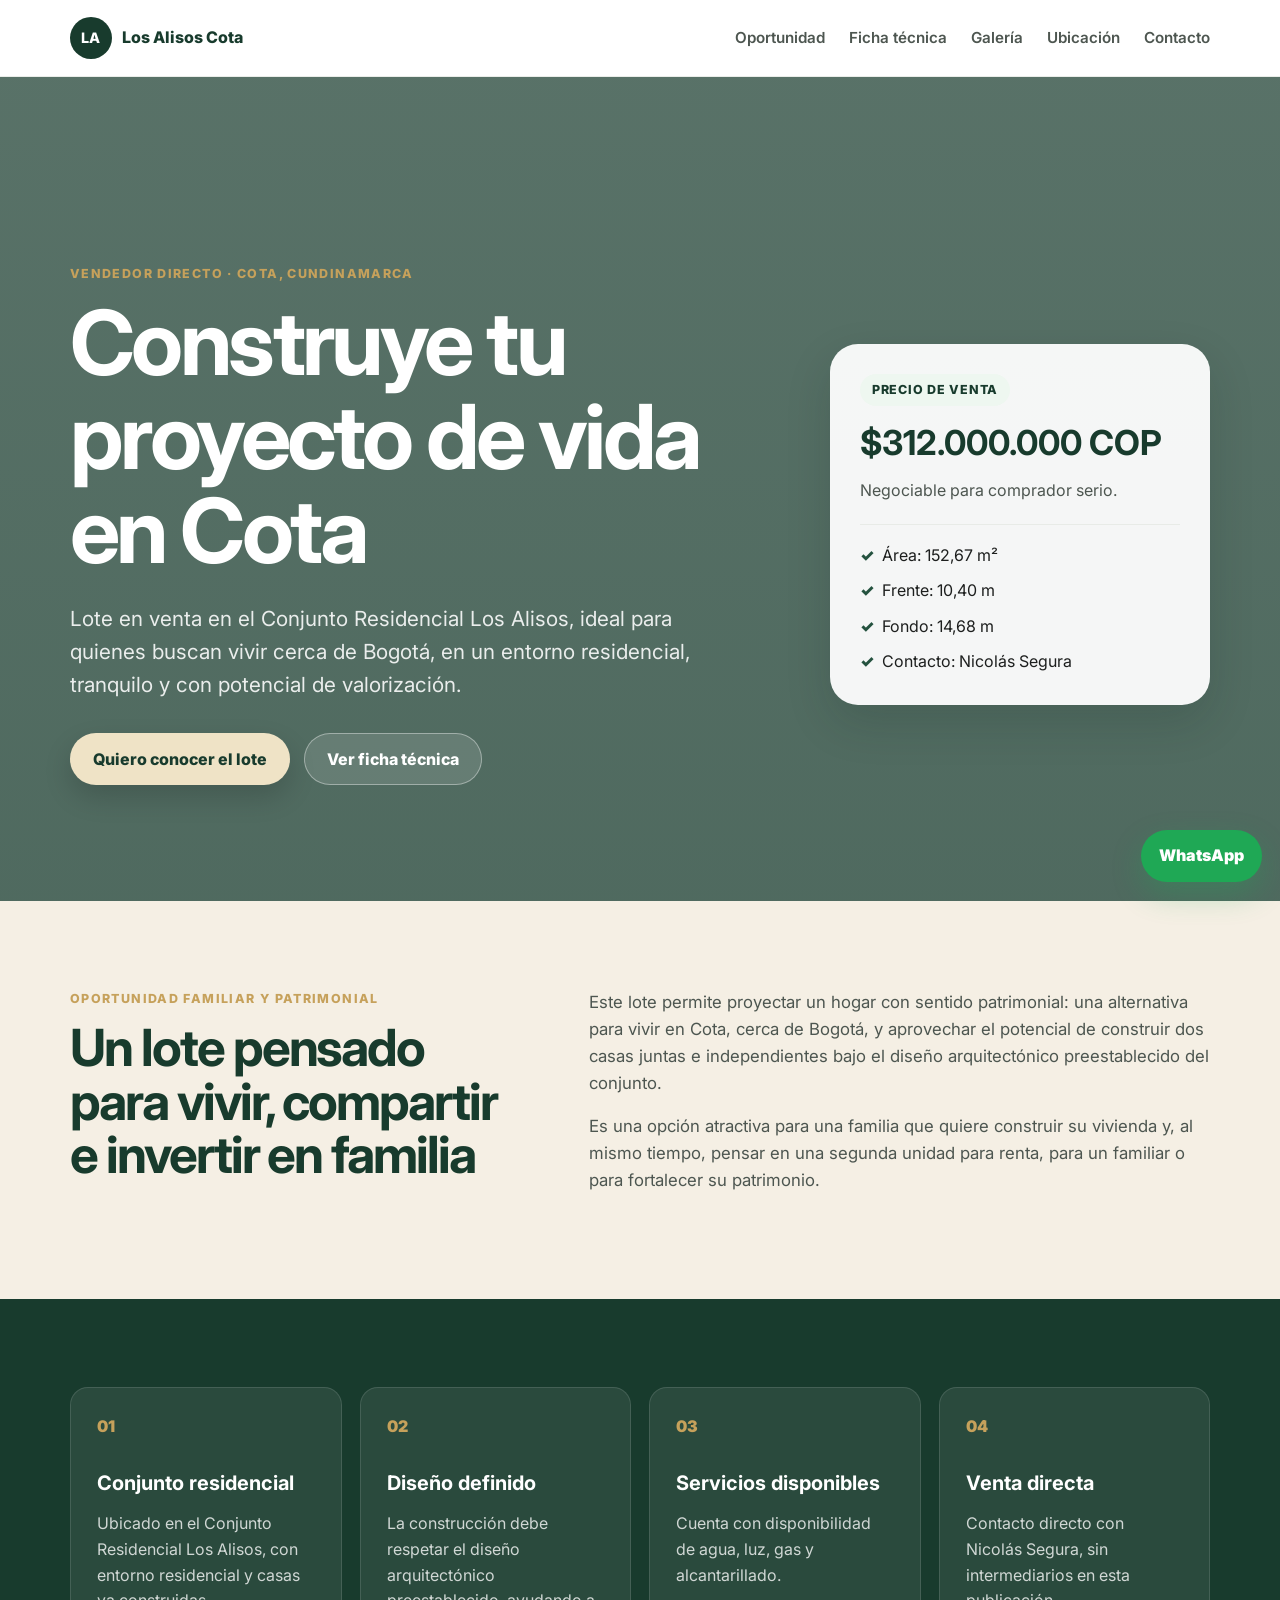
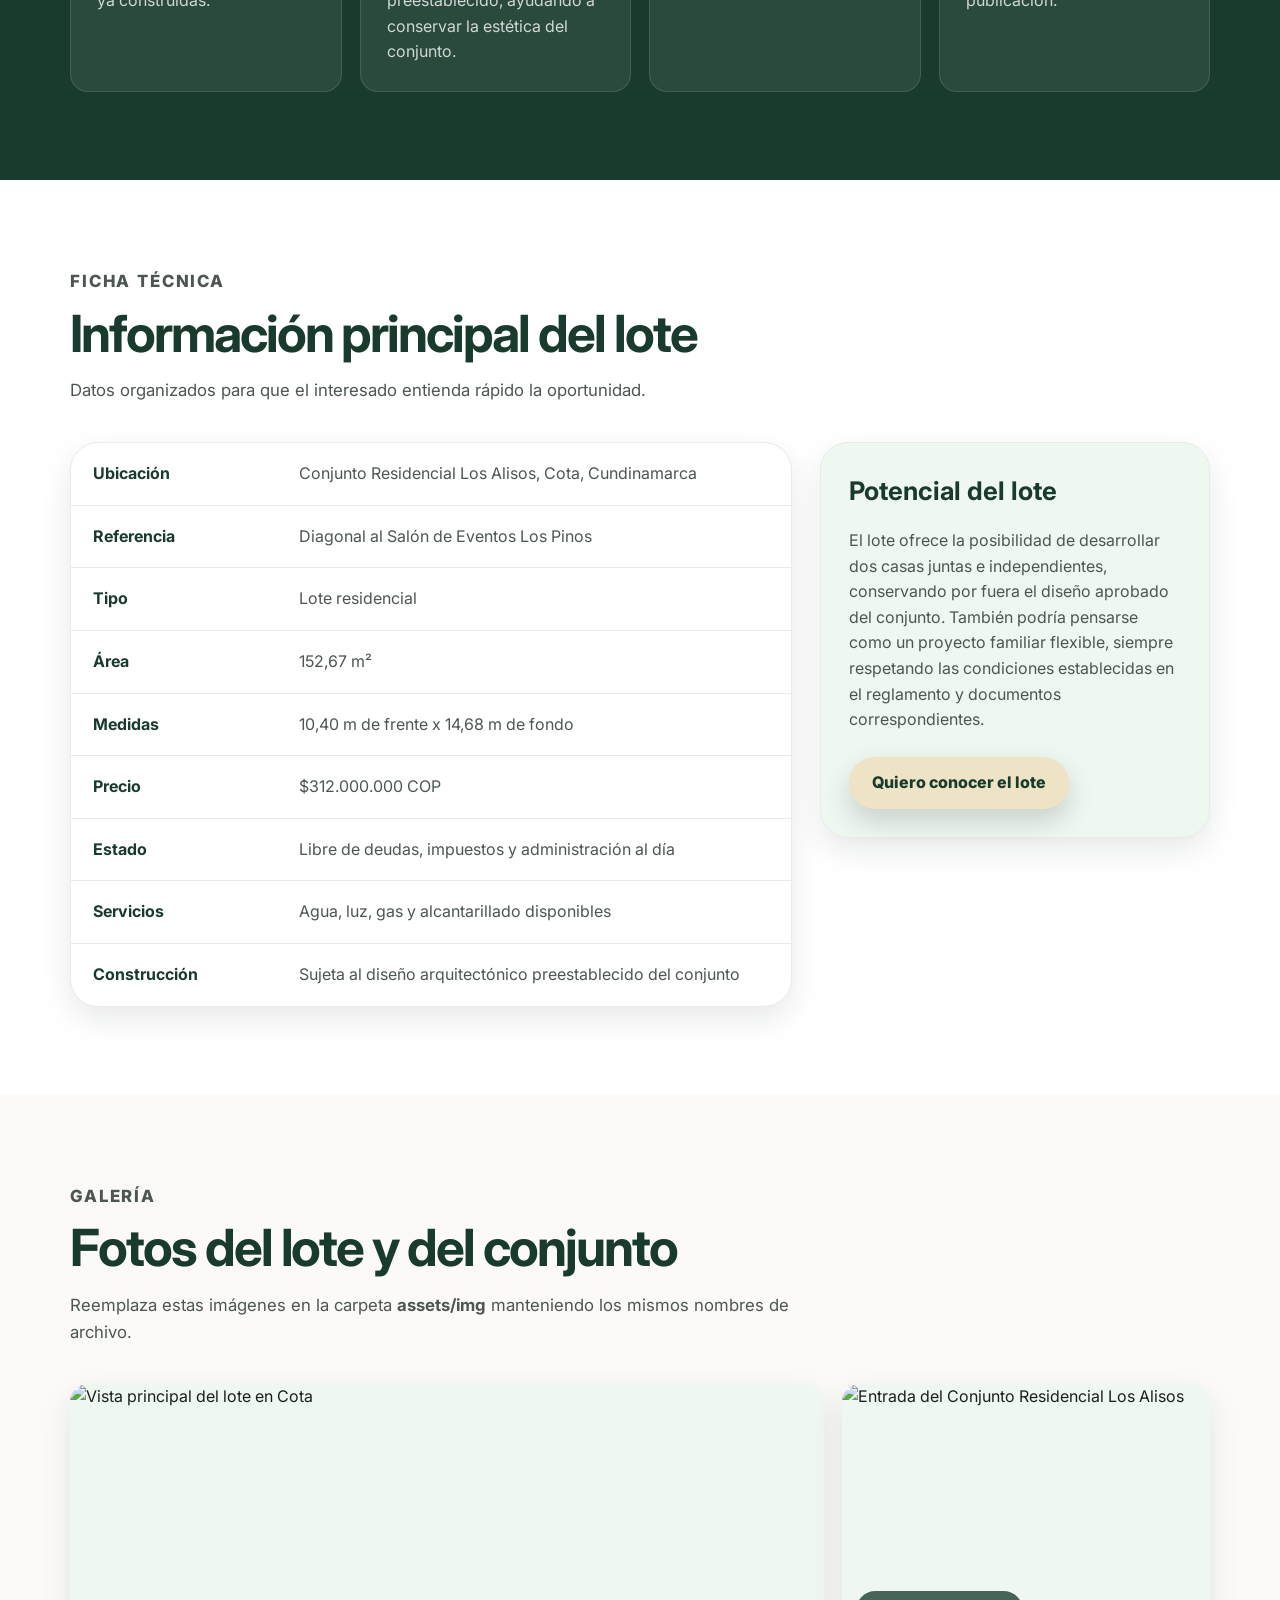
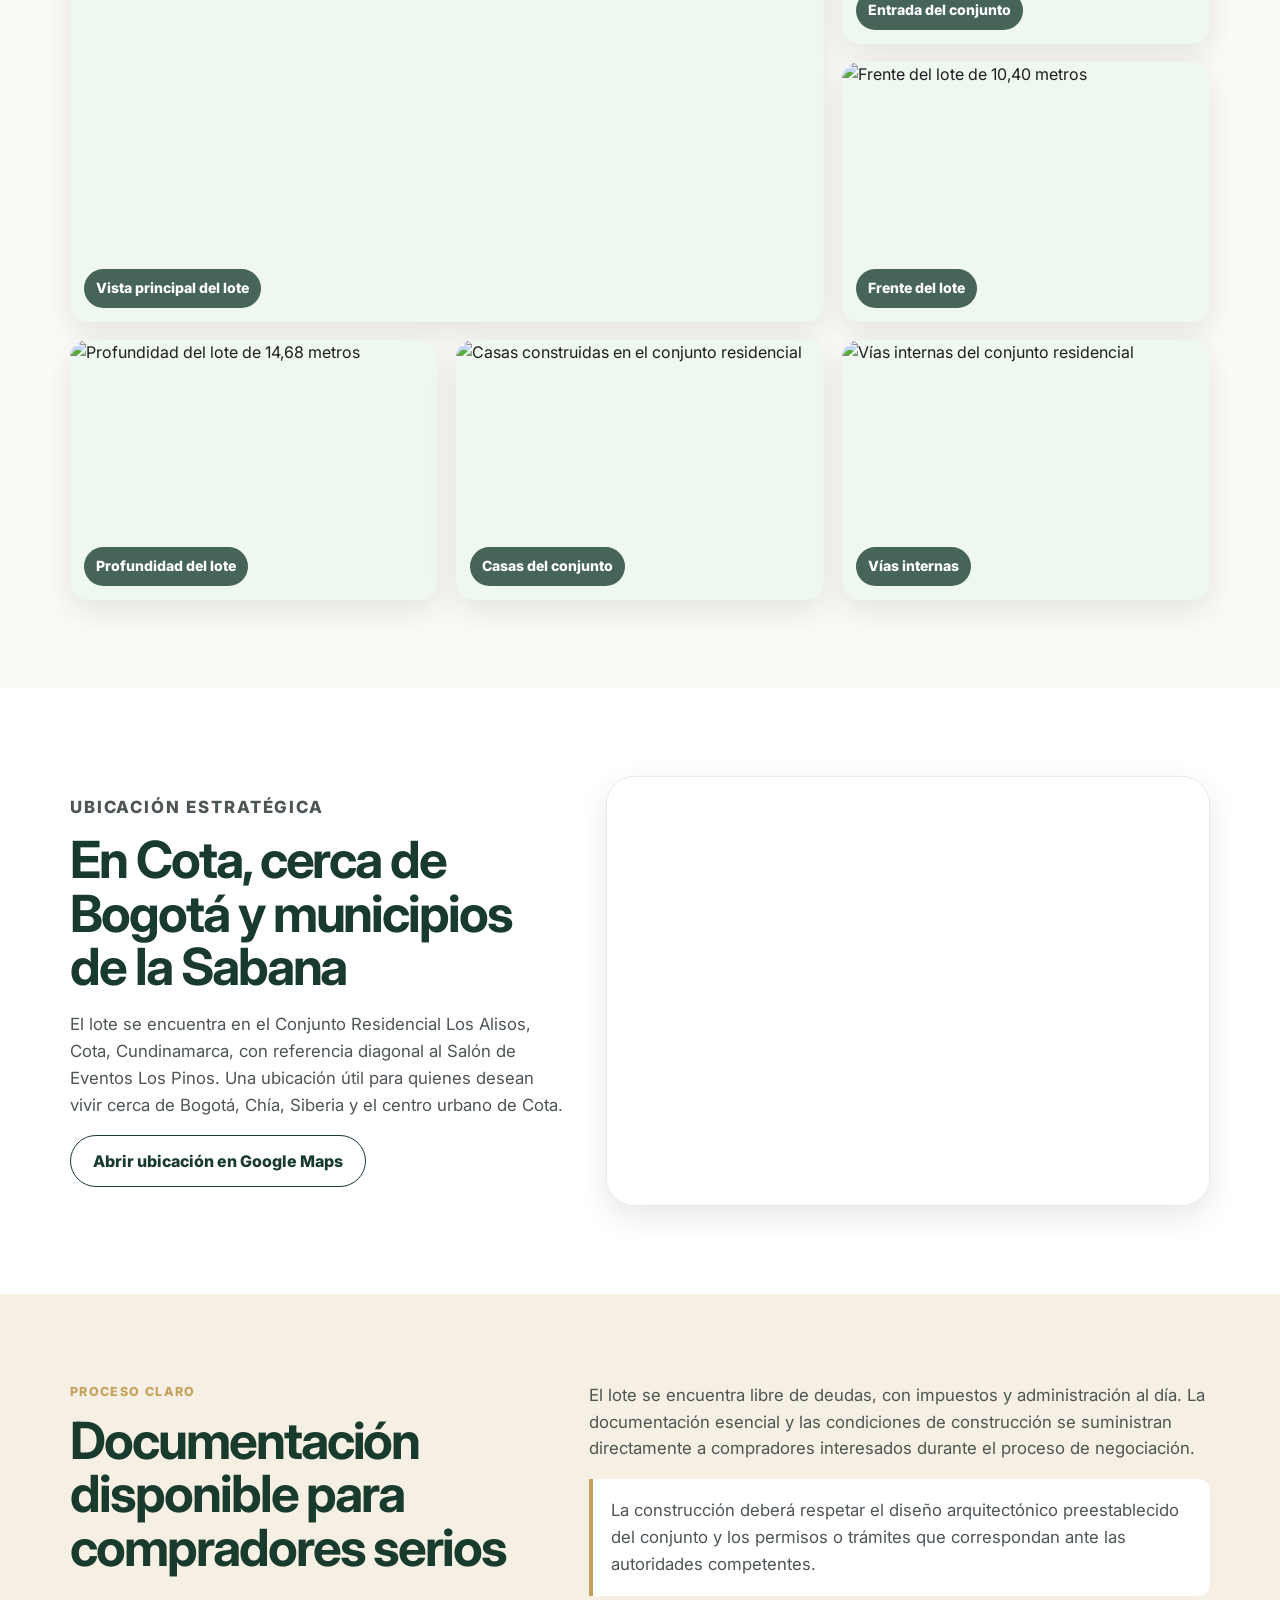
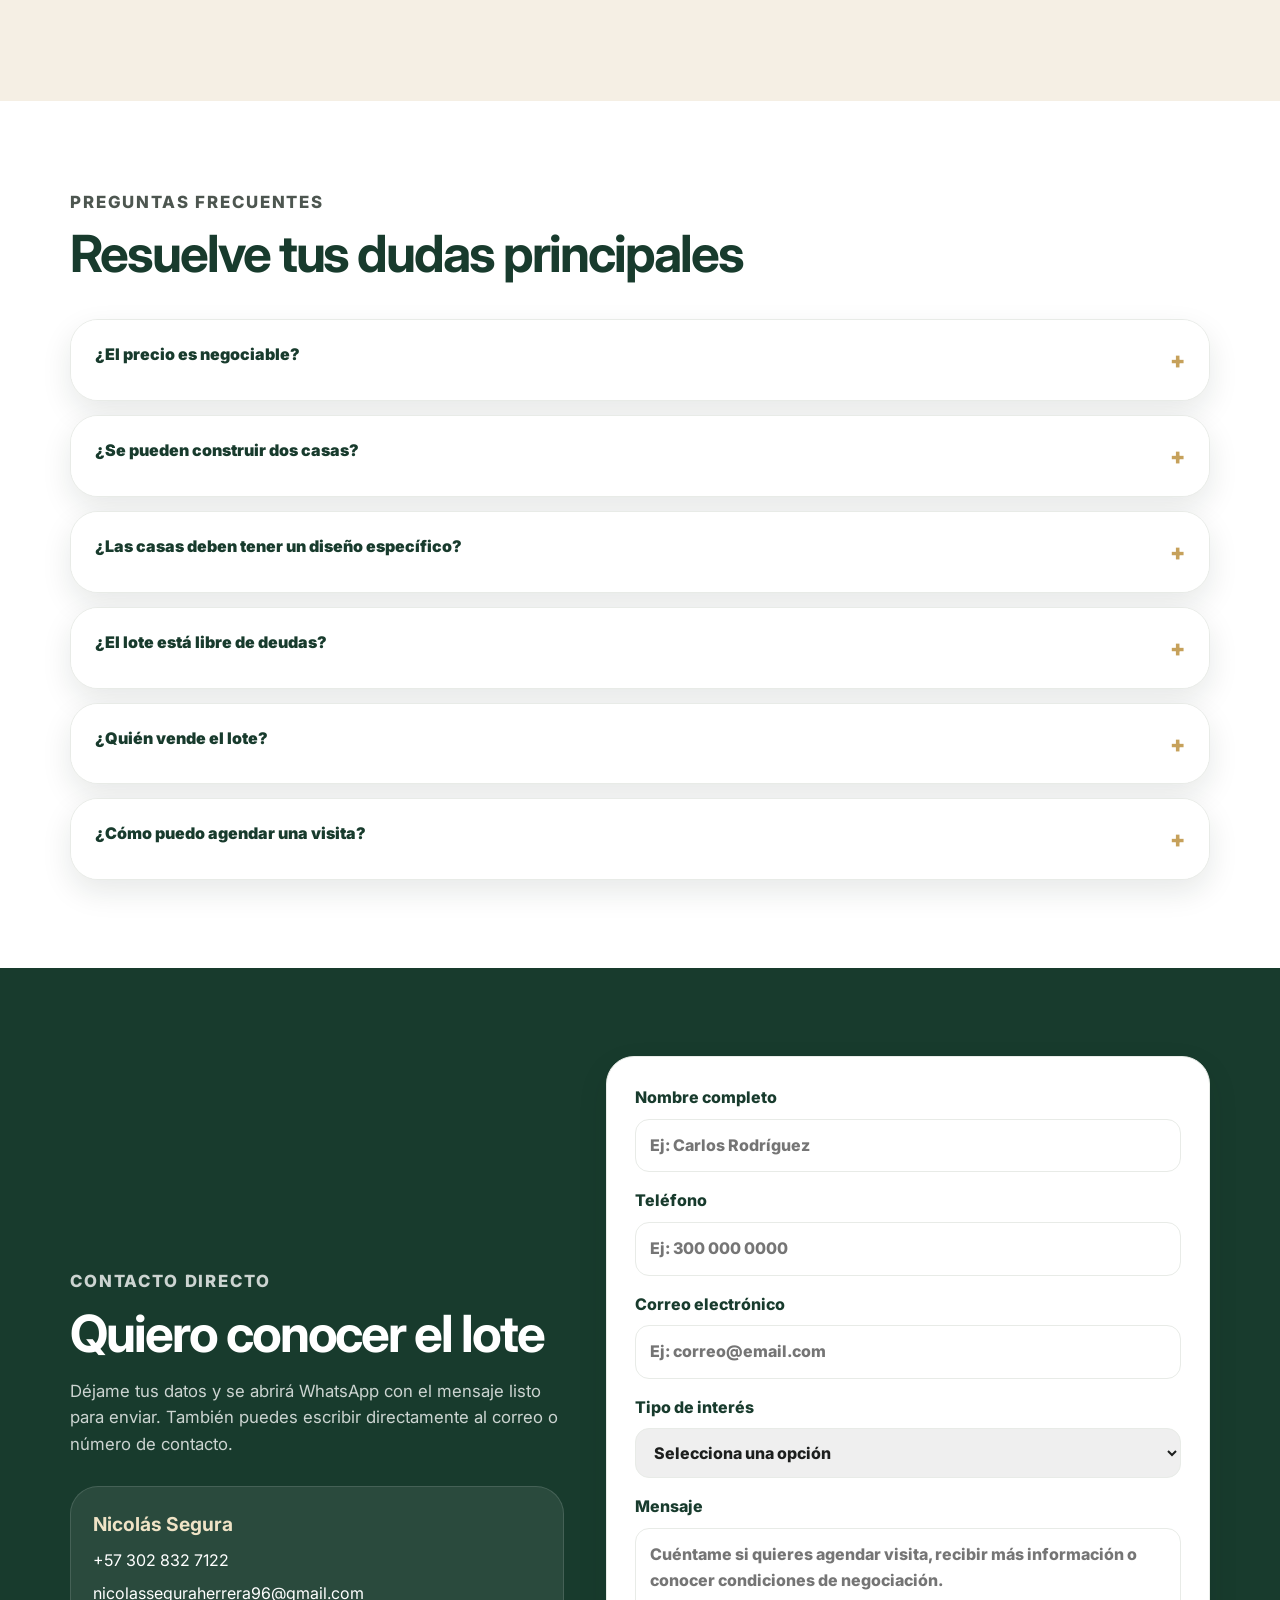
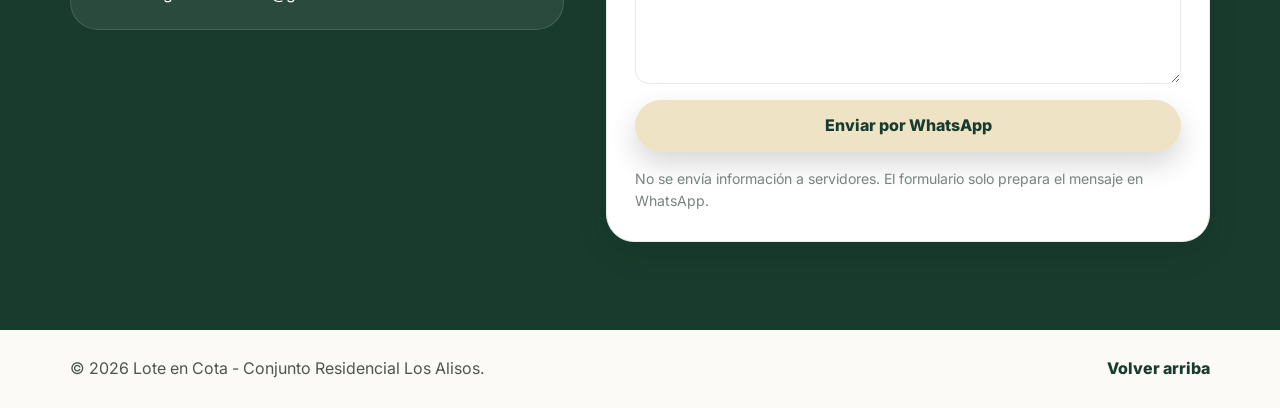
==== lote-cota-los-alisos/index.html @ 4625b9a0 "first commit" ====
<!DOCTYPE html>
<html lang="es">

<head>
  <meta charset="UTF-8" />
  <meta name="viewport" content="width=device-width, initial-scale=1.0" />
  <meta name="description"
    content="Lote en venta en Cota, Cundinamarca, dentro del Conjunto Residencial Los Alisos. Área de 152,67 m², servicios disponibles, vendedor directo y posibilidad de desarrollar dos casas bajo diseño preestablecido." />
  <meta name="keywords"
    content="lote en Cota, lote en venta Cota, Conjunto Residencial Los Alisos, lote para construir casa, lote Cundinamarca" />
  <meta name="author" content="Nicolás Segura" />

  <meta property="og:title" content="Lote en Cota - Conjunto Residencial Los Alisos" />
  <meta property="og:description"
    content="Construye tu proyecto de vida en Cota. Lote residencial de 152,67 m², vendedor directo, precio $312.000.000 COP." />
  <meta property="og:image" content="assets/img/hero-lote.jpg" />
  <meta property="og:type" content="website" />

  <title>Lote en Cota | Conjunto Residencial Los Alisos</title>
  <link rel="preconnect" href="https://fonts.googleapis.com">
  <link rel="preconnect" href="https://fonts.gstatic.com" crossorigin>
  <link href="https://fonts.googleapis.com/css2?family=Inter:wght@400;500;600;700;800&display=swap" rel="stylesheet">
  <link rel="stylesheet" href="css/styles.css" />
</head>

<body>
  <header class="site-header" id="top">
    <nav class="navbar container" aria-label="Navegación principal">
      <a class="navbar__brand" href="#top" aria-label="Inicio">
        <span class="navbar__brand-mark">LA</span>
        <span class="navbar__brand-text">Los Alisos Cota</span>
      </a>

      <button class="navbar__toggle" id="menuToggle" type="button" aria-label="Abrir menú" aria-expanded="false">
        <span></span>
        <span></span>
        <span></span>
      </button>

      <ul class="navbar__links" id="navLinks">
        <li><a href="#oportunidad">Oportunidad</a></li>
        <li><a href="#detalle">Ficha técnica</a></li>
        <li><a href="#galeria">Galería</a></li>
        <li><a href="#ubicacion">Ubicación</a></li>
        <li><a href="#contacto">Contacto</a></li>
      </ul>
    </nav>
  </header>

  <main>
    <section class="hero">
      <div class="hero__overlay"></div>
      <div class="container hero__content">
        <div class="hero__text">
          <p class="eyebrow">Vendedor directo · Cota, Cundinamarca</p>
          <h1>Construye tu proyecto de vida en Cota</h1>
          <p class="hero__description">
            Lote en venta en el Conjunto Residencial Los Alisos, ideal para quienes buscan vivir cerca de Bogotá,
            en un entorno residencial, tranquilo y con potencial de valorización.
          </p>
          <div class="hero__actions">
            <a class="btn btn--primary" id="heroWhatsapp" href="#contacto">Quiero conocer el lote</a>
            <a class="btn btn--secondary" href="#detalle">Ver ficha técnica</a>
          </div>
        </div>

        <aside class="hero__card" aria-label="Resumen del lote">
          <span class="hero__badge">Precio de venta</span>
          <strong>$312.000.000 COP</strong>
          <p>Negociable para comprador serio.</p>
          <ul>
            <li>Área: 152,67 m²</li>
            <li>Frente: 10,40 m</li>
            <li>Fondo: 14,68 m</li>
            <li>Contacto: Nicolás Segura</li>
          </ul>
        </aside>
      </div>
    </section>

    <section class="section section--intro" id="oportunidad">
      <div class="container split">
        <div>
          <p class="eyebrow">Oportunidad familiar y patrimonial</p>
          <h2>Un lote pensado para vivir, compartir e invertir en familia</h2>
        </div>
        <div class="section__copy">
          <p>
            Este lote permite proyectar un hogar con sentido patrimonial: una alternativa para vivir en Cota,
            cerca de Bogotá, y aprovechar el potencial de construir dos casas juntas e independientes bajo el diseño
            arquitectónico preestablecido del conjunto.
          </p>
          <p>
            Es una opción atractiva para una familia que quiere construir su vivienda y, al mismo tiempo, pensar en una
            segunda unidad para renta, para un familiar o para fortalecer su patrimonio.
          </p>
        </div>
      </div>
    </section>

    <section class="section section--cards">
      <div class="container cards-grid">
        <article class="info-card">
          <span>01</span>
          <h3>Conjunto residencial</h3>
          <p>Ubicado en el Conjunto Residencial Los Alisos, con entorno residencial y casas ya construidas.</p>
        </article>
        <article class="info-card">
          <span>02</span>
          <h3>Diseño definido</h3>
          <p>La construcción debe respetar el diseño arquitectónico preestablecido, ayudando a conservar la estética del
            conjunto.</p>
        </article>
        <article class="info-card">
          <span>03</span>
          <h3>Servicios disponibles</h3>
          <p>Cuenta con disponibilidad de agua, luz, gas y alcantarillado.</p>
        </article>
        <article class="info-card">
          <span>04</span>
          <h3>Venta directa</h3>
          <p>Contacto directo con Nicolás Segura, sin intermediarios en esta publicación.</p>
        </article>
      </div>
    </section>

    <section class="section" id="detalle">
      <div class="container">
        <div class="section-heading">
          <p class="eyebrow">Ficha técnica</p>
          <h2>Información principal del lote</h2>
          <p>Datos organizados para que el interesado entienda rápido la oportunidad.</p>
        </div>

        <div class="details-layout">
          <div class="details-table" role="table" aria-label="Ficha técnica del lote">
            <div role="row"><strong>Ubicación</strong><span>Conjunto Residencial Los Alisos, Cota, Cundinamarca</span>
            </div>
            <div role="row"><strong>Referencia</strong><span>Diagonal al Salón de Eventos Los Pinos</span></div>
            <div role="row"><strong>Tipo</strong><span>Lote residencial</span></div>
            <div role="row"><strong>Área</strong><span>152,67 m²</span></div>
            <div role="row"><strong>Medidas</strong><span>10,40 m de frente x 14,68 m de fondo</span></div>
            <div role="row"><strong>Precio</strong><span>$312.000.000 COP</span></div>
            <div role="row"><strong>Estado</strong><span>Libre de deudas, impuestos y administración al día</span></div>
            <div role="row"><strong>Servicios</strong><span>Agua, luz, gas y alcantarillado disponibles</span></div>
            <div role="row"><strong>Construcción</strong><span>Sujeta al diseño arquitectónico preestablecido del
                conjunto</span></div>
          </div>

          <div class="highlight-box">
            <h3>Potencial del lote</h3>
            <p>
              El lote ofrece la posibilidad de desarrollar dos casas juntas e independientes, conservando por fuera el
              diseño aprobado del conjunto. También podría pensarse como un proyecto familiar flexible, siempre
              respetando
              las condiciones establecidas en el reglamento y documentos correspondientes.
            </p>
            <a class="btn btn--primary" href="#contacto">Quiero conocer el lote</a>
          </div>
        </div>
      </div>
    </section>

    <section class="section section--gallery" id="galeria">
      <div class="container">
        <div class="section-heading">
          <p class="eyebrow">Galería</p>
          <h2>Fotos del lote y del conjunto</h2>
          <p>Reemplaza estas imágenes en la carpeta <strong>assets/img</strong> manteniendo los mismos nombres de
            archivo.</p>
        </div>

        <div class="gallery-grid">
          <figure class="gallery-card gallery-card--large">
            <img src="https://drive.google.com/thumbnail?id=1ssQhx9fiGlrPgxmAh_BbZMzxKoImHjxu&sz=w1200"
              alt="Vista principal del lote en Cota" />
            <figcaption>Vista principal del lote</figcaption>
          </figure>
          <figure class="gallery-card">
            <img src="https://drive.google.com/thumbnail?id=1PuNpjogDgLGqVdEz1Ipd0FVJjVT4FJzo&sz=w1200"
              alt="Entrada del Conjunto Residencial Los Alisos" />
            <figcaption>Entrada del conjunto</figcaption>
          </figure>
          <figure class="gallery-card">
            <img src="https://drive.google.com/thumbnail?id=1Xn2_SmI_TpEdgy9MH3KhNitO3687m7_X&sz=w1200"
              alt="Frente del lote de 10,40 metros" />
            <figcaption>Frente del lote</figcaption>
          </figure>
          <figure class="gallery-card">
            <img src="https://drive.google.com/thumbnail?id=1j_H6KOjq4J-TuQtU-gTZKkX_HztwszeH&sz=w1200"
              alt="Profundidad del lote de 14,68 metros" />
            <figcaption>Profundidad del lote</figcaption>
          </figure>
          <figure class="gallery-card">
            <img src="https://drive.google.com/thumbnail?id=1sjfyxmjhfa-T06YcU0D2cwUg8bynQDhh&sz=w1200"
              alt="Casas construidas en el conjunto residencial" />
            <figcaption>Casas del conjunto</figcaption>
          </figure>
          <figure class="gallery-card">
            <img src="https://drive.google.com/thumbnail?id=1S8Ac3rDn_NMfMTwAqy1O84oqEB01Hwyv&sz=w1200"
              alt="Vías internas del conjunto residencial" />
            <figcaption>Vías internas</figcaption>
          </figure>
        </div>
      </div>
    </section>

    <section class="section section--location" id="ubicacion">
      <div class="container location-layout">
        <div>
          <p class="eyebrow">Ubicación estratégica</p>
          <h2>En Cota, cerca de Bogotá y municipios de la Sabana</h2>
          <p>
            El lote se encuentra en el Conjunto Residencial Los Alisos, Cota, Cundinamarca, con referencia diagonal al
            Salón de Eventos Los Pinos. Una ubicación útil para quienes desean vivir cerca de Bogotá, Chía, Siberia y el
            centro urbano de Cota.
          </p>
          <a class="btn btn--outline" href="https://maps.app.goo.gl/dNKNALhUnqhcpyNU6" target="_blank"
            rel="noopener noreferrer">
            Abrir ubicación en Google Maps
          </a>
        </div>
        <div class="map-card" aria-label="Mapa de ubicación">
          <iframe title="Mapa Conjunto Residencial Los Alisos Cota"
            src="https://www.google.com/maps?q=Conjunto%20Residencial%20Los%20Alisos%20Cota%20Cundinamarca%20Salon%20de%20Eventos%20Los%20Pinos&output=embed"
            loading="lazy" referrerpolicy="no-referrer-when-downgrade">
          </iframe>
        </div>
      </div>
    </section>

    <section class="section section--documents">
      <div class="container split">
        <div>
          <p class="eyebrow">Proceso claro</p>
          <h2>Documentación disponible para compradores serios</h2>
        </div>
        <div class="section__copy">
          <p>
            El lote se encuentra libre de deudas, con impuestos y administración al día. La documentación esencial y las
            condiciones de construcción se suministran directamente a compradores interesados durante el proceso de
            negociación.
          </p>
          <p class="note">
            La construcción deberá respetar el diseño arquitectónico preestablecido del conjunto y los permisos o
            trámites
            que correspondan ante las autoridades competentes.
          </p>
        </div>
      </div>
    </section>

    <section class="section" id="preguntas">
      <div class="container">
        <div class="section-heading">
          <p class="eyebrow">Preguntas frecuentes</p>
          <h2>Resuelve tus dudas principales</h2>
        </div>

        <div class="faq-list">
          <article class="faq-item">
            <button class="faq-question" type="button">¿El precio es negociable?</button>
            <div class="faq-answer">
              <p>Sí. El precio publicado es de $312.000.000 COP y es negociable para comprador serio.</p>
            </div>
          </article>
          <article class="faq-item">
            <button class="faq-question" type="button">¿Se pueden construir dos casas?</button>
            <div class="faq-answer">
              <p>Según la información disponible, el lote tiene potencial para desarrollar dos casas juntas e
                independientes, respetando el diseño preestablecido del conjunto.</p>
            </div>
          </article>
          <article class="faq-item">
            <button class="faq-question" type="button">¿Las casas deben tener un diseño específico?</button>
            <div class="faq-answer">
              <p>Sí. La construcción debe conservar por fuera el diseño arquitectónico aprobado para el conjunto
                residencial.</p>
            </div>
          </article>
          <article class="faq-item">
            <button class="faq-question" type="button">¿El lote está libre de deudas?</button>
            <div class="faq-answer">
              <p>Sí. El lote se encuentra libre de deudas, con impuestos y administración al día.</p>
            </div>
          </article>
          <article class="faq-item">
            <button class="faq-question" type="button">¿Quién vende el lote?</button>
            <div class="faq-answer">
              <p>La venta directa en esta publicación la atiende Nicolás Segura.</p>
            </div>
          </article>
          <article class="faq-item">
            <button class="faq-question" type="button">¿Cómo puedo agendar una visita?</button>
            <div class="faq-answer">
              <p>Puedes enviar tus datos por el formulario o escribir directamente al WhatsApp +57 302 832 7122.</p>
            </div>
          </article>
        </div>
      </div>
    </section>

    <section class="section section--contact" id="contacto">
      <div class="container contact-layout">
        <div>
          <p class="eyebrow">Contacto directo</p>
          <h2>Quiero conocer el lote</h2>
          <p>
            Déjame tus datos y se abrirá WhatsApp con el mensaje listo para enviar. También puedes escribir directamente
            al correo o número de contacto.
          </p>

          <div class="contact-card">
            <strong>Nicolás Segura</strong>
            <a href="tel:+573028327122">+57 302 832 7122</a>
            <a href="mailto:nicolasseguraherrera96@gmail.com">nicolasseguraherrera96@gmail.com</a>
          </div>
        </div>

        <form class="contact-form" id="contactForm">
          <label>
            Nombre completo
            <input type="text" name="nombre" placeholder="Ej: Carlos Rodríguez" required />
          </label>
          <label>
            Teléfono
            <input type="tel" name="telefono" placeholder="Ej: 300 000 0000" required />
          </label>
          <label>
            Correo electrónico
            <input type="email" name="correo" placeholder="Ej: correo@email.com" />
          </label>
          <label>
            Tipo de interés
            <select name="interes" required>
              <option value="">Selecciona una opción</option>
              <option value="Construir mi hogar familiar">Construir mi hogar familiar</option>
              <option value="Vivir y arrendar una segunda casa">Vivir y arrendar una segunda casa</option>
              <option value="Invertir en valorización">Invertir en valorización</option>
              <option value="Desarrollar el proyecto como constructor">Desarrollar el proyecto como constructor</option>
            </select>
          </label>
          <label>
            Mensaje
            <textarea name="mensaje" rows="5"
              placeholder="Cuéntame si quieres agendar visita, recibir más información o conocer condiciones de negociación."></textarea>
          </label>
          <button class="btn btn--primary" type="submit">Enviar por WhatsApp</button>
          <p class="form-note">No se envía información a servidores. El formulario solo prepara el mensaje en WhatsApp.
          </p>
        </form>
      </div>
    </section>
  </main>

  <footer class="site-footer">
    <div class="container footer-layout">
      <p>© <span id="year"></span> Lote en Cota - Conjunto Residencial Los Alisos.</p>
      <a href="#top">Volver arriba</a>
    </div>
  </footer>

  <a class="whatsapp-float" id="whatsappFloat" href="#" target="_blank" rel="noopener noreferrer"
    aria-label="Hablar por WhatsApp">
    WhatsApp
  </a>

  <script src="js/main.js"></script>
</body>

</html>
---- lote-cota-los-alisos/css/styles.css ----
:root {
  --color-green-900: #183b2d;
  --color-green-800: #24523f;
  --color-green-100: #eef7f0;
  --color-gold: #c6a15b;
  --color-gold-soft: #efe3c6;
  --color-beige: #f5efe4;
  --color-white: #ffffff;
  --color-gray-900: #1d1f1e;
  --color-gray-700: #4d5650;
  --color-gray-500: #7a837e;
  --color-gray-200: #e8ebe7;
  --shadow-soft: 0 18px 45px rgba(20, 39, 31, 0.16);
  --shadow-card: 0 12px 30px rgba(20, 39, 31, 0.1);
  --radius-lg: 28px;
  --radius-md: 18px;
  --radius-sm: 12px;
  --container: 1140px;
  --transition: 180ms ease;
}

* {
  box-sizing: border-box;
}

html {
  scroll-behavior: smooth;
}

body {
  margin: 0;
  font-family: "Inter", system-ui, -apple-system, BlinkMacSystemFont, "Segoe UI", sans-serif;
  color: var(--color-gray-900);
  background: var(--color-white);
  line-height: 1.6;
}

img {
  display: block;
  width: 100%;
  height: 100%;
  object-fit: cover;
}

a {
  color: inherit;
  text-decoration: none;
}

button,
input,
select,
textarea {
  font: inherit;
}

.container {
  width: min(100% - 32px, var(--container));
  margin-inline: auto;
}

.site-header {
  position: sticky;
  top: 0;
  z-index: 50;
  background: rgba(255, 255, 255, 0.92);
  backdrop-filter: blur(16px);
  border-bottom: 1px solid rgba(232, 235, 231, 0.9);
}

.navbar {
  min-height: 76px;
  display: flex;
  align-items: center;
  justify-content: space-between;
  gap: 24px;
}

.navbar__brand {
  display: inline-flex;
  align-items: center;
  gap: 10px;
  font-weight: 800;
  color: var(--color-green-900);
}

.navbar__brand-mark {
  width: 42px;
  height: 42px;
  border-radius: 50%;
  display: grid;
  place-items: center;
  background: var(--color-green-900);
  color: var(--color-white);
  font-size: 0.9rem;
  letter-spacing: 0.05em;
}

.navbar__links {
  list-style: none;
  display: flex;
  align-items: center;
  gap: 24px;
  padding: 0;
  margin: 0;
  color: var(--color-gray-700);
  font-weight: 600;
  font-size: 0.95rem;
}

.navbar__links a {
  transition: color var(--transition);
}

.navbar__links a:hover {
  color: var(--color-green-800);
}

.navbar__toggle {
  display: none;
  width: 44px;
  height: 44px;
  border: 1px solid var(--color-gray-200);
  border-radius: 12px;
  background: var(--color-white);
  cursor: pointer;
}

.navbar__toggle span {
  display: block;
  width: 20px;
  height: 2px;
  margin: 5px auto;
  background: var(--color-green-900);
}

.hero {
  position: relative;
  min-height: calc(100vh - 76px);
  display: grid;
  align-items: center;
  overflow: hidden;
  background:
    linear-gradient(rgba(24, 59, 45, 0.72), rgba(24, 59, 45, 0.76)),
    url("../assets/img/hero-lote.jpg") center/cover no-repeat;
}

.hero__content {
  position: relative;
  z-index: 2;
  display: grid;
  grid-template-columns: minmax(0, 1fr) 380px;
  gap: 48px;
  align-items: center;
  padding-block: 80px;
}

.hero__text {
  color: var(--color-white);
}

.eyebrow {
  margin: 0 0 12px;
  color: var(--color-gold);
  font-weight: 800;
  letter-spacing: 0.11em;
  text-transform: uppercase;
  font-size: 0.78rem;
}

.hero h1,
.section h2 {
  margin: 0;
  line-height: 1.05;
  letter-spacing: -0.04em;
}

.hero h1 {
  max-width: 780px;
  font-size: clamp(2.7rem, 7vw, 5.8rem);
}

.hero__description {
  max-width: 660px;
  margin: 24px 0 0;
  font-size: clamp(1.05rem, 2vw, 1.3rem);
  color: rgba(255, 255, 255, 0.88);
}

.hero__actions,
.footer-layout,
.hero__card ul {
  display: flex;
  align-items: center;
}

.hero__actions {
  flex-wrap: wrap;
  gap: 14px;
  margin-top: 32px;
}

.btn {
  display: inline-flex;
  align-items: center;
  justify-content: center;
  min-height: 52px;
  padding: 0 22px;
  border-radius: 999px;
  font-weight: 800;
  border: 1px solid transparent;
  cursor: pointer;
  transition: transform var(--transition), box-shadow var(--transition), background var(--transition), color var(--transition), border-color var(--transition);
}

.btn:hover {
  transform: translateY(-2px);
}

.btn--primary {
  color: var(--color-green-900);
  background: var(--color-gold-soft);
  box-shadow: 0 12px 28px rgba(0, 0, 0, 0.16);
}

.btn--primary:hover {
  background: var(--color-gold);
  color: var(--color-white);
}

.btn--secondary {
  color: var(--color-white);
  border-color: rgba(255, 255, 255, 0.38);
  background: rgba(255, 255, 255, 0.12);
}

.btn--secondary:hover {
  background: rgba(255, 255, 255, 0.22);
}

.btn--outline {
  color: var(--color-green-900);
  border-color: var(--color-green-900);
  background: var(--color-white);
}

.btn--outline:hover {
  color: var(--color-white);
  background: var(--color-green-900);
}

.hero__card {
  padding: 30px;
  border-radius: var(--radius-lg);
  background: rgba(255, 255, 255, 0.94);
  box-shadow: var(--shadow-soft);
}

.hero__badge {
  display: inline-flex;
  padding: 6px 12px;
  border-radius: 999px;
  color: var(--color-green-900);
  background: var(--color-green-100);
  font-weight: 800;
  font-size: 0.78rem;
  text-transform: uppercase;
  letter-spacing: 0.06em;
}

.hero__card strong {
  display: block;
  margin-top: 18px;
  font-size: 2.15rem;
  line-height: 1.1;
  color: var(--color-green-900);
}

.hero__card p {
  color: var(--color-gray-700);
}

.hero__card ul {
  align-items: flex-start;
  flex-direction: column;
  gap: 10px;
  padding: 18px 0 0;
  margin: 20px 0 0;
  border-top: 1px solid var(--color-gray-200);
  list-style: none;
}

.hero__card li::before {
  content: "✓";
  margin-right: 8px;
  color: var(--color-green-800);
  font-weight: 900;
}

.section {
  padding: 88px 0;
}

.section--intro,
.section--documents {
  background: var(--color-beige);
}

.split {
  display: grid;
  grid-template-columns: 0.85fr 1.15fr;
  gap: 60px;
  align-items: start;
}

.section h2 {
  font-size: clamp(2rem, 4vw, 3.7rem);
  color: var(--color-green-900);
}

.section__copy p,
.section-heading p,
.location-layout p,
.contact-layout p {
  font-size: 1.05rem;
  color: var(--color-gray-700);
}

.section__copy p:first-child {
  margin-top: 0;
}

.note {
  padding: 18px;
  border-left: 4px solid var(--color-gold);
  background: var(--color-white);
  border-radius: 0 var(--radius-sm) var(--radius-sm) 0;
}

.section--cards {
  background: var(--color-green-900);
  color: var(--color-white);
}

.cards-grid {
  display: grid;
  grid-template-columns: repeat(4, 1fr);
  gap: 18px;
}

.info-card {
  padding: 26px;
  min-height: 245px;
  border-radius: var(--radius-md);
  background: rgba(255, 255, 255, 0.08);
  border: 1px solid rgba(255, 255, 255, 0.12);
}

.info-card span {
  color: var(--color-gold);
  font-weight: 900;
}

.info-card h3 {
  margin: 28px 0 12px;
  font-size: 1.25rem;
}

.info-card p {
  margin: 0;
  color: rgba(255, 255, 255, 0.78);
}

.section-heading {
  max-width: 720px;
  margin-bottom: 38px;
}

.details-layout {
  display: grid;
  grid-template-columns: minmax(0, 1fr) 390px;
  gap: 28px;
  align-items: start;
}

.details-table,
.highlight-box,
.contact-form,
.contact-card,
.map-card,
.faq-item {
  border: 1px solid var(--color-gray-200);
  border-radius: var(--radius-lg);
  background: var(--color-white);
  box-shadow: var(--shadow-card);
}

.details-table {
  overflow: hidden;
}

.details-table div {
  display: grid;
  grid-template-columns: 190px 1fr;
  gap: 16px;
  padding: 18px 22px;
  border-bottom: 1px solid var(--color-gray-200);
}

.details-table div:last-child {
  border-bottom: 0;
}

.details-table strong {
  color: var(--color-green-900);
}

.details-table span {
  color: var(--color-gray-700);
}

.highlight-box {
  padding: 28px;
  background: var(--color-green-100);
}

.highlight-box h3 {
  margin: 0 0 12px;
  color: var(--color-green-900);
  font-size: 1.6rem;
}

.highlight-box p {
  color: var(--color-gray-700);
  margin-bottom: 24px;
}

.section--gallery {
  background: #fbfaf7;
}

.gallery-grid {
  display: grid;
  grid-template-columns: repeat(3, 1fr);
  grid-auto-rows: 260px;
  gap: 18px;
}

.gallery-card {
  position: relative;
  margin: 0;
  overflow: hidden;
  border-radius: var(--radius-md);
  box-shadow: var(--shadow-card);
  background: var(--color-green-100);
}

.gallery-card--large {
  grid-column: span 2;
  grid-row: span 2;
}

.gallery-card figcaption {
  position: absolute;
  left: 14px;
  bottom: 14px;
  padding: 8px 12px;
  border-radius: 999px;
  color: var(--color-white);
  background: rgba(24, 59, 45, 0.78);
  font-weight: 800;
  font-size: 0.88rem;
}

.section--location {
  background: var(--color-white);
}

.location-layout,
.contact-layout {
  display: grid;
  grid-template-columns: 0.9fr 1.1fr;
  gap: 42px;
  align-items: center;
}

.map-card {
  overflow: hidden;
  height: 430px;
}

.map-card iframe {
  border: 0;
  width: 100%;
  height: 100%;
}

.faq-list {
  display: grid;
  gap: 14px;
}

.faq-item {
  overflow: hidden;
}

.faq-question {
  width: 100%;
  padding: 22px 24px;
  border: 0;
  background: var(--color-white);
  color: var(--color-green-900);
  text-align: left;
  font-weight: 900;
  cursor: pointer;
  display: flex;
  justify-content: space-between;
  gap: 24px;
}

.faq-question::after {
  content: "+";
  font-size: 1.4rem;
  color: var(--color-gold);
}

.faq-item.is-open .faq-question::after {
  content: "−";
}

.faq-answer {
  max-height: 0;
  overflow: hidden;
  transition: max-height 220ms ease;
}

.faq-answer p {
  margin: 0;
  padding: 0 24px 22px;
  color: var(--color-gray-700);
}

.section--contact {
  background: var(--color-green-900);
  color: var(--color-white);
}

.section--contact h2,
.section--contact .section-heading h2 {
  color: var(--color-white);
}

.section--contact p {
  color: rgba(255, 255, 255, 0.78);
}

.contact-card {
  padding: 22px;
  margin-top: 28px;
  display: grid;
  gap: 8px;
  background: rgba(255, 255, 255, 0.08);
  border-color: rgba(255, 255, 255, 0.13);
  box-shadow: none;
}

.contact-card strong {
  color: var(--color-gold-soft);
  font-size: 1.2rem;
}

.contact-card a {
  color: var(--color-white);
}

.contact-form {
  padding: 28px;
  display: grid;
  gap: 16px;
}

.contact-form label {
  display: grid;
  gap: 8px;
  color: var(--color-green-900);
  font-weight: 800;
}

.contact-form input,
.contact-form select,
.contact-form textarea {
  width: 100%;
  border: 1px solid var(--color-gray-200);
  border-radius: 14px;
  padding: 13px 14px;
  color: var(--color-gray-900);
  outline: none;
  transition: border-color var(--transition), box-shadow var(--transition);
}

.contact-form input:focus,
.contact-form select:focus,
.contact-form textarea:focus {
  border-color: var(--color-green-800);
  box-shadow: 0 0 0 4px rgba(36, 82, 63, 0.12);
}

.form-note {
  margin: 0;
  color: var(--color-gray-500) !important;
  font-size: 0.88rem !important;
}

.site-footer {
  padding: 26px 0;
  color: var(--color-gray-700);
  background: #fbfaf7;
}

.footer-layout {
  justify-content: space-between;
  gap: 18px;
}

.footer-layout p {
  margin: 0;
}

.footer-layout a {
  font-weight: 800;
  color: var(--color-green-900);
}

.whatsapp-float {
  position: fixed;
  right: 18px;
  bottom: 18px;
  z-index: 60;
  min-width: 120px;
  min-height: 52px;
  display: inline-grid;
  place-items: center;
  padding: 0 18px;
  border-radius: 999px;
  color: var(--color-white);
  background: #1fa855;
  font-weight: 900;
  box-shadow: 0 12px 30px rgba(31, 168, 85, 0.3);
}

@media (max-width: 960px) {
  .hero__content,
  .split,
  .details-layout,
  .location-layout,
  .contact-layout {
    grid-template-columns: 1fr;
  }

  .hero__card {
    max-width: 520px;
  }

  .cards-grid {
    grid-template-columns: repeat(2, 1fr);
  }

  .gallery-grid {
    grid-template-columns: repeat(2, 1fr);
  }

  .gallery-card--large {
    grid-column: span 2;
    grid-row: span 1;
  }
}

@media (max-width: 760px) {
  .navbar__toggle {
    display: block;
  }

  .navbar__links {
    position: absolute;
    top: 76px;
    left: 16px;
    right: 16px;
    display: none;
    flex-direction: column;
    align-items: stretch;
    padding: 16px;
    border: 1px solid var(--color-gray-200);
    border-radius: var(--radius-md);
    background: var(--color-white);
    box-shadow: var(--shadow-card);
  }

  .navbar__links.is-open {
    display: flex;
  }

  .section {
    padding: 64px 0;
  }

  .hero {
    min-height: auto;
  }

  .hero__content {
    padding-block: 64px;
  }

  .hero__card strong {
    font-size: 1.7rem;
  }

  .cards-grid,
  .gallery-grid {
    grid-template-columns: 1fr;
  }

  .gallery-card,
  .gallery-card--large {
    grid-column: auto;
    grid-row: auto;
    min-height: 240px;
  }

  .details-table div {
    grid-template-columns: 1fr;
    gap: 4px;
  }

  .map-card {
    height: 340px;
  }

  .footer-layout {
    flex-direction: column;
    align-items: flex-start;
  }
}
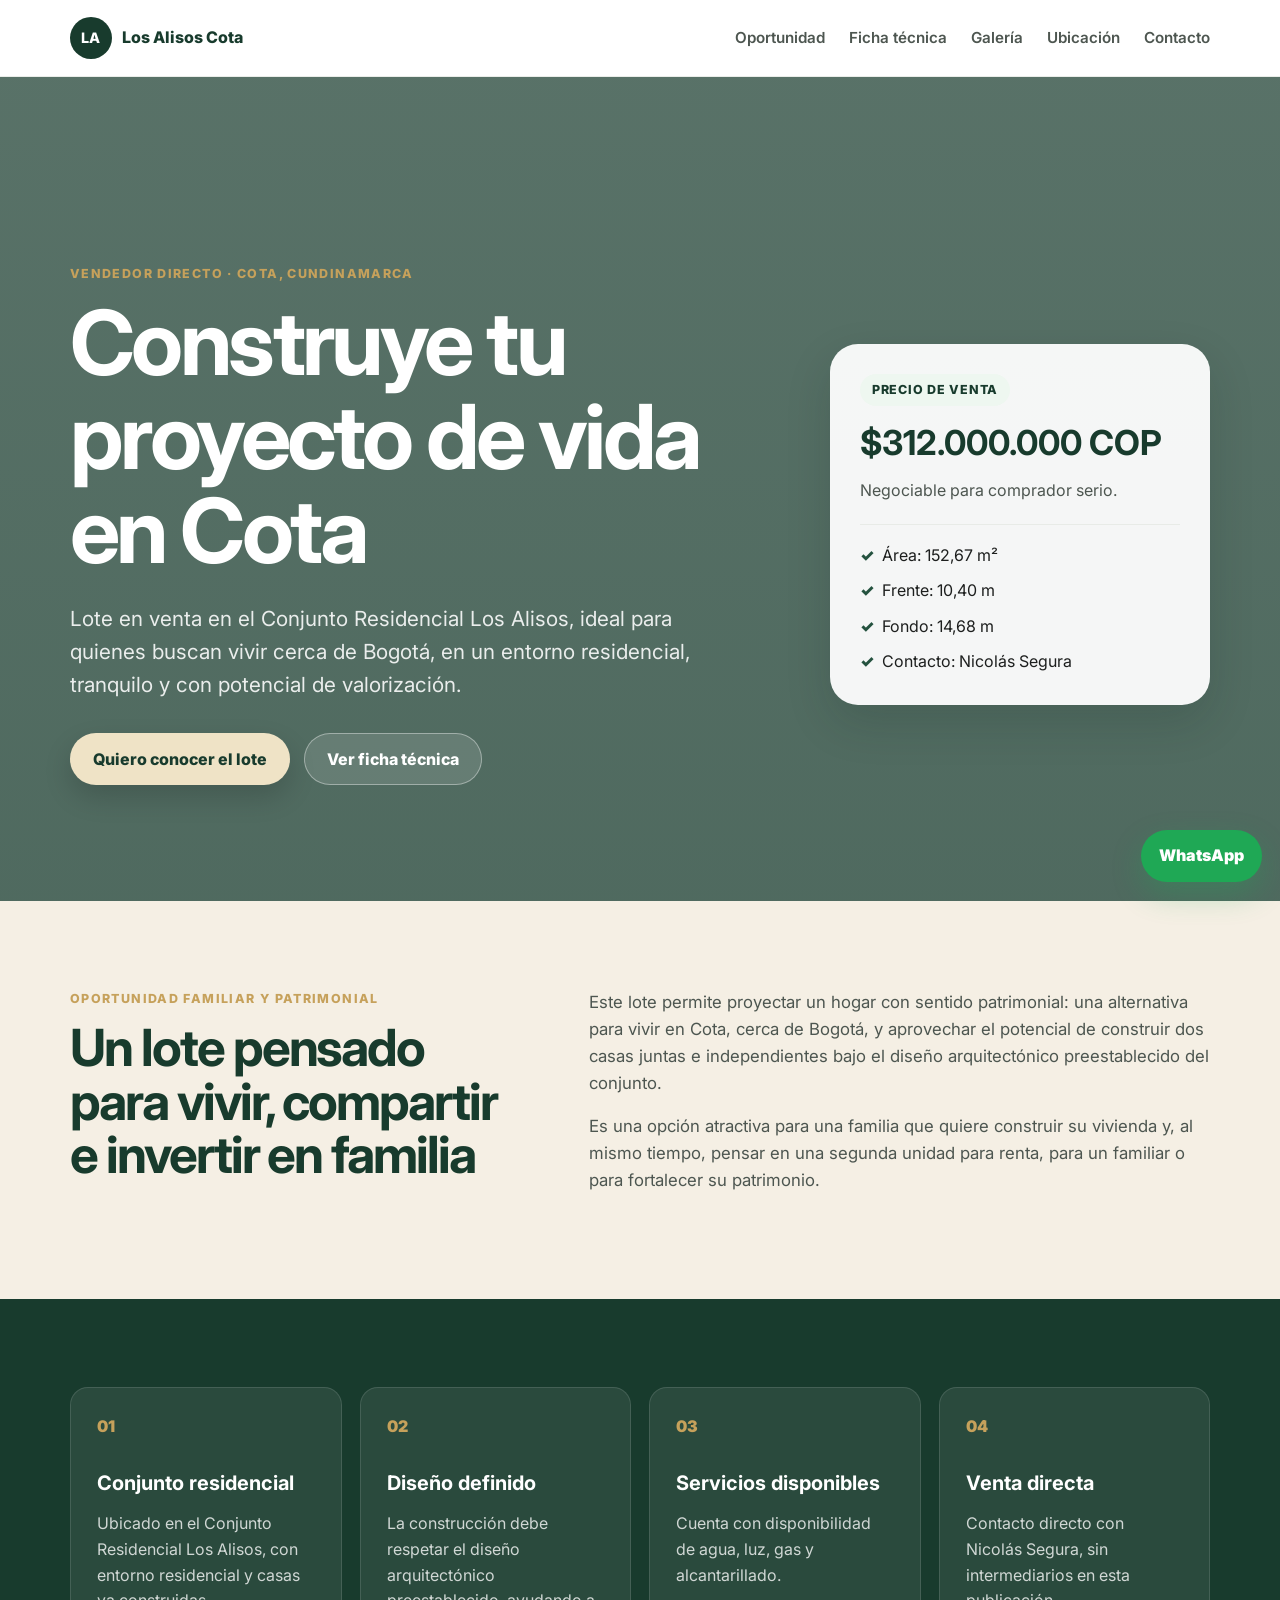
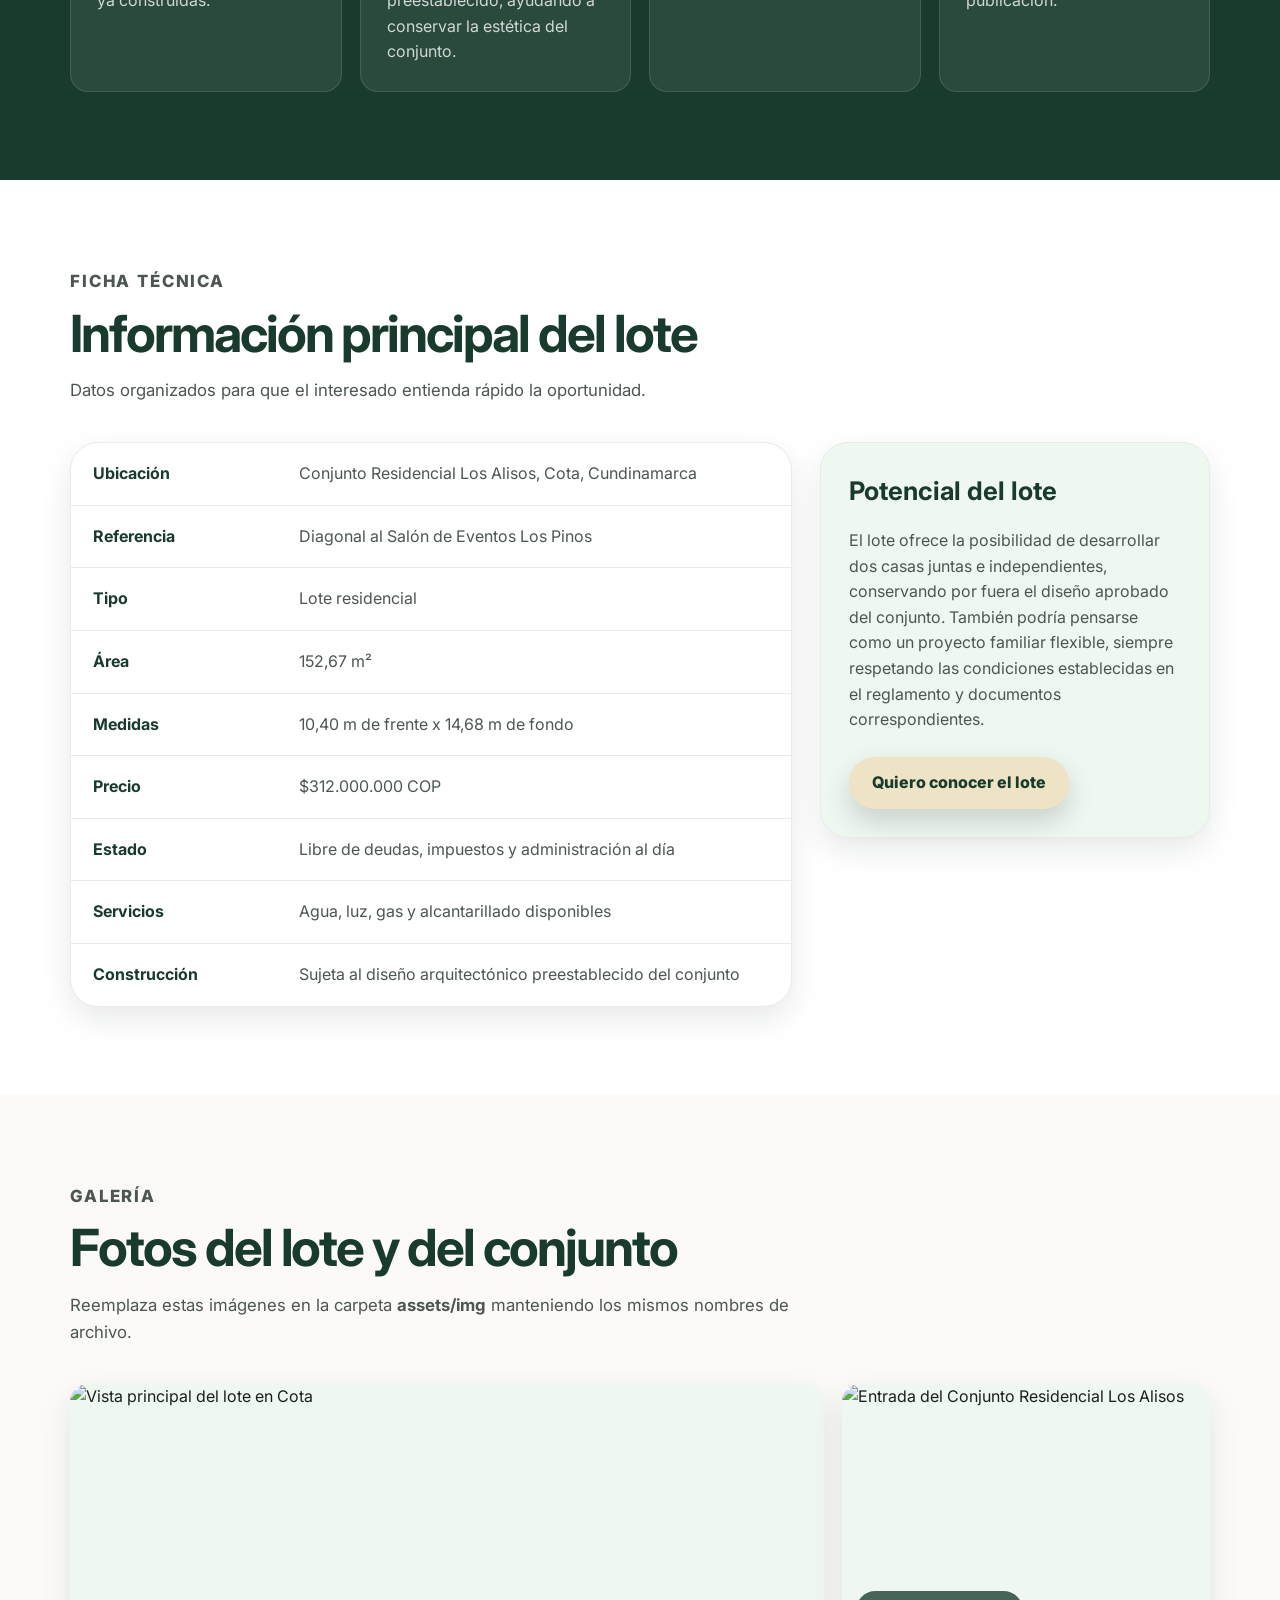
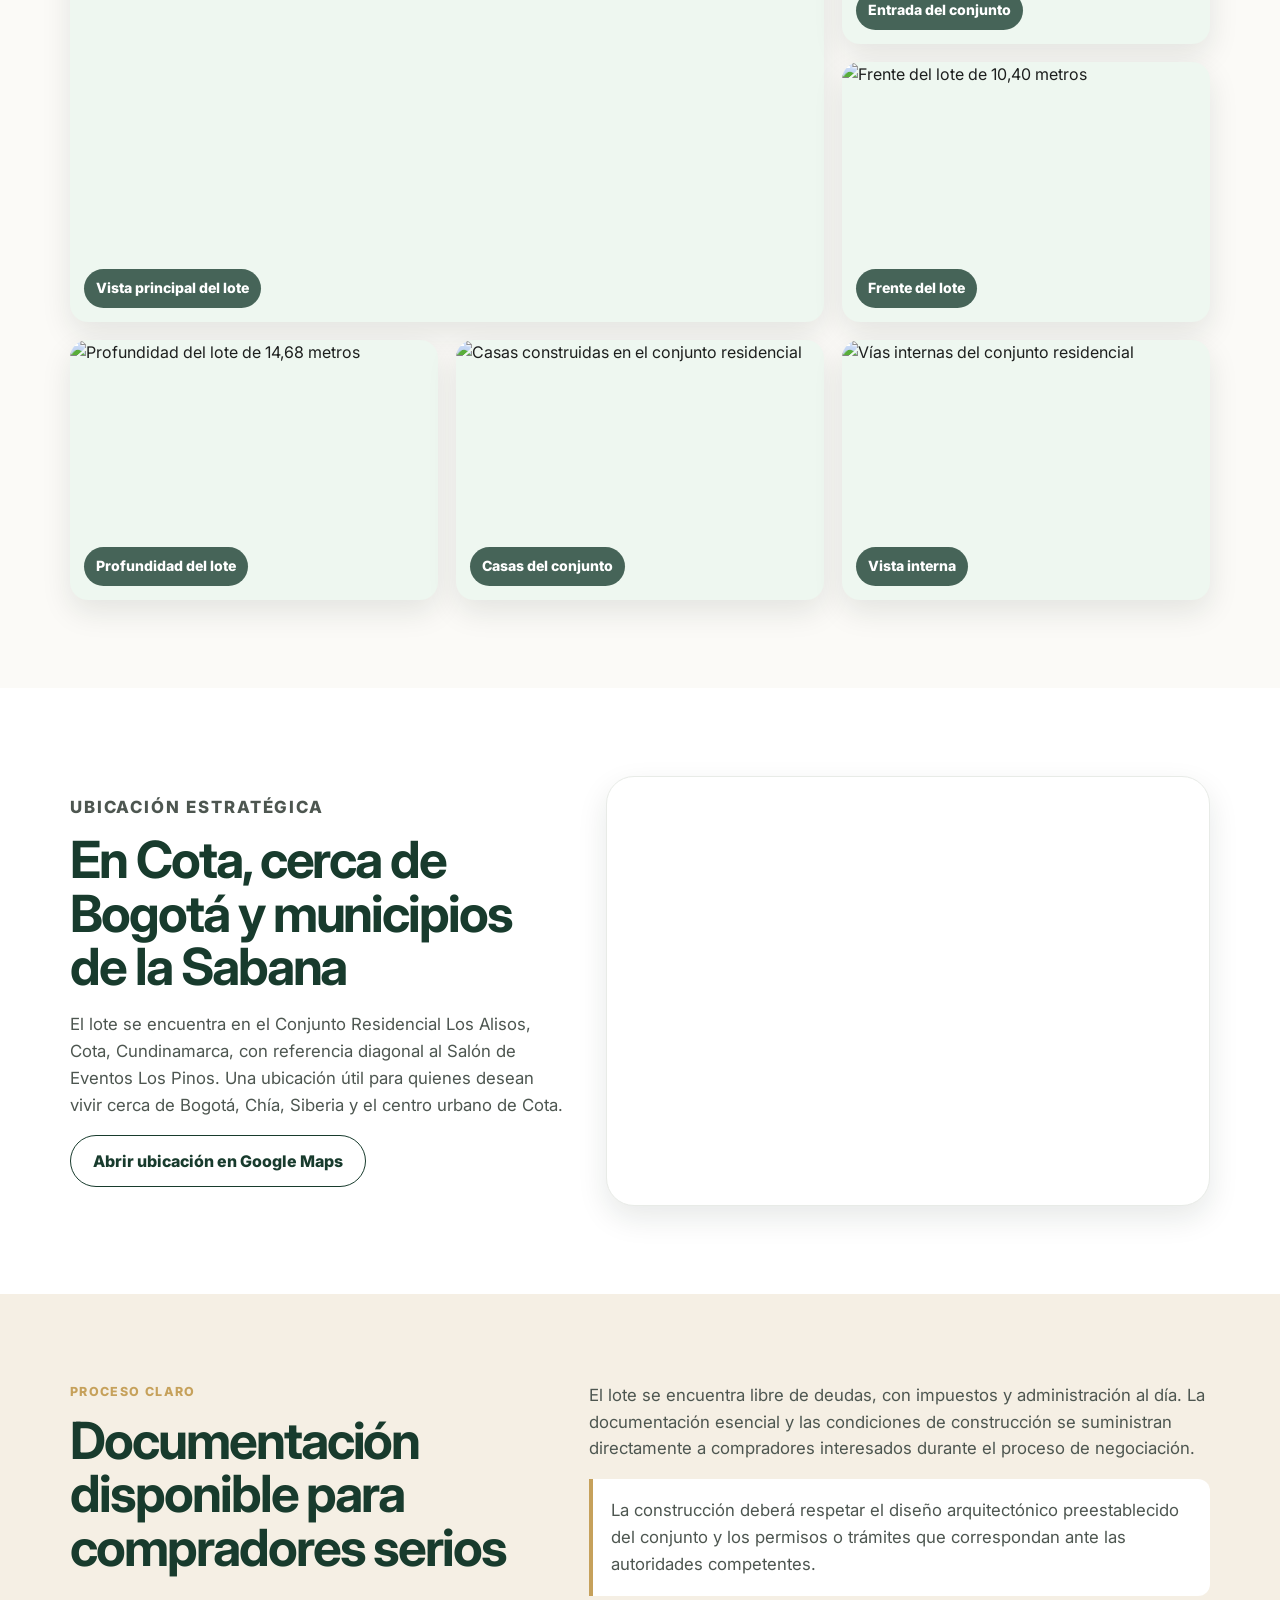
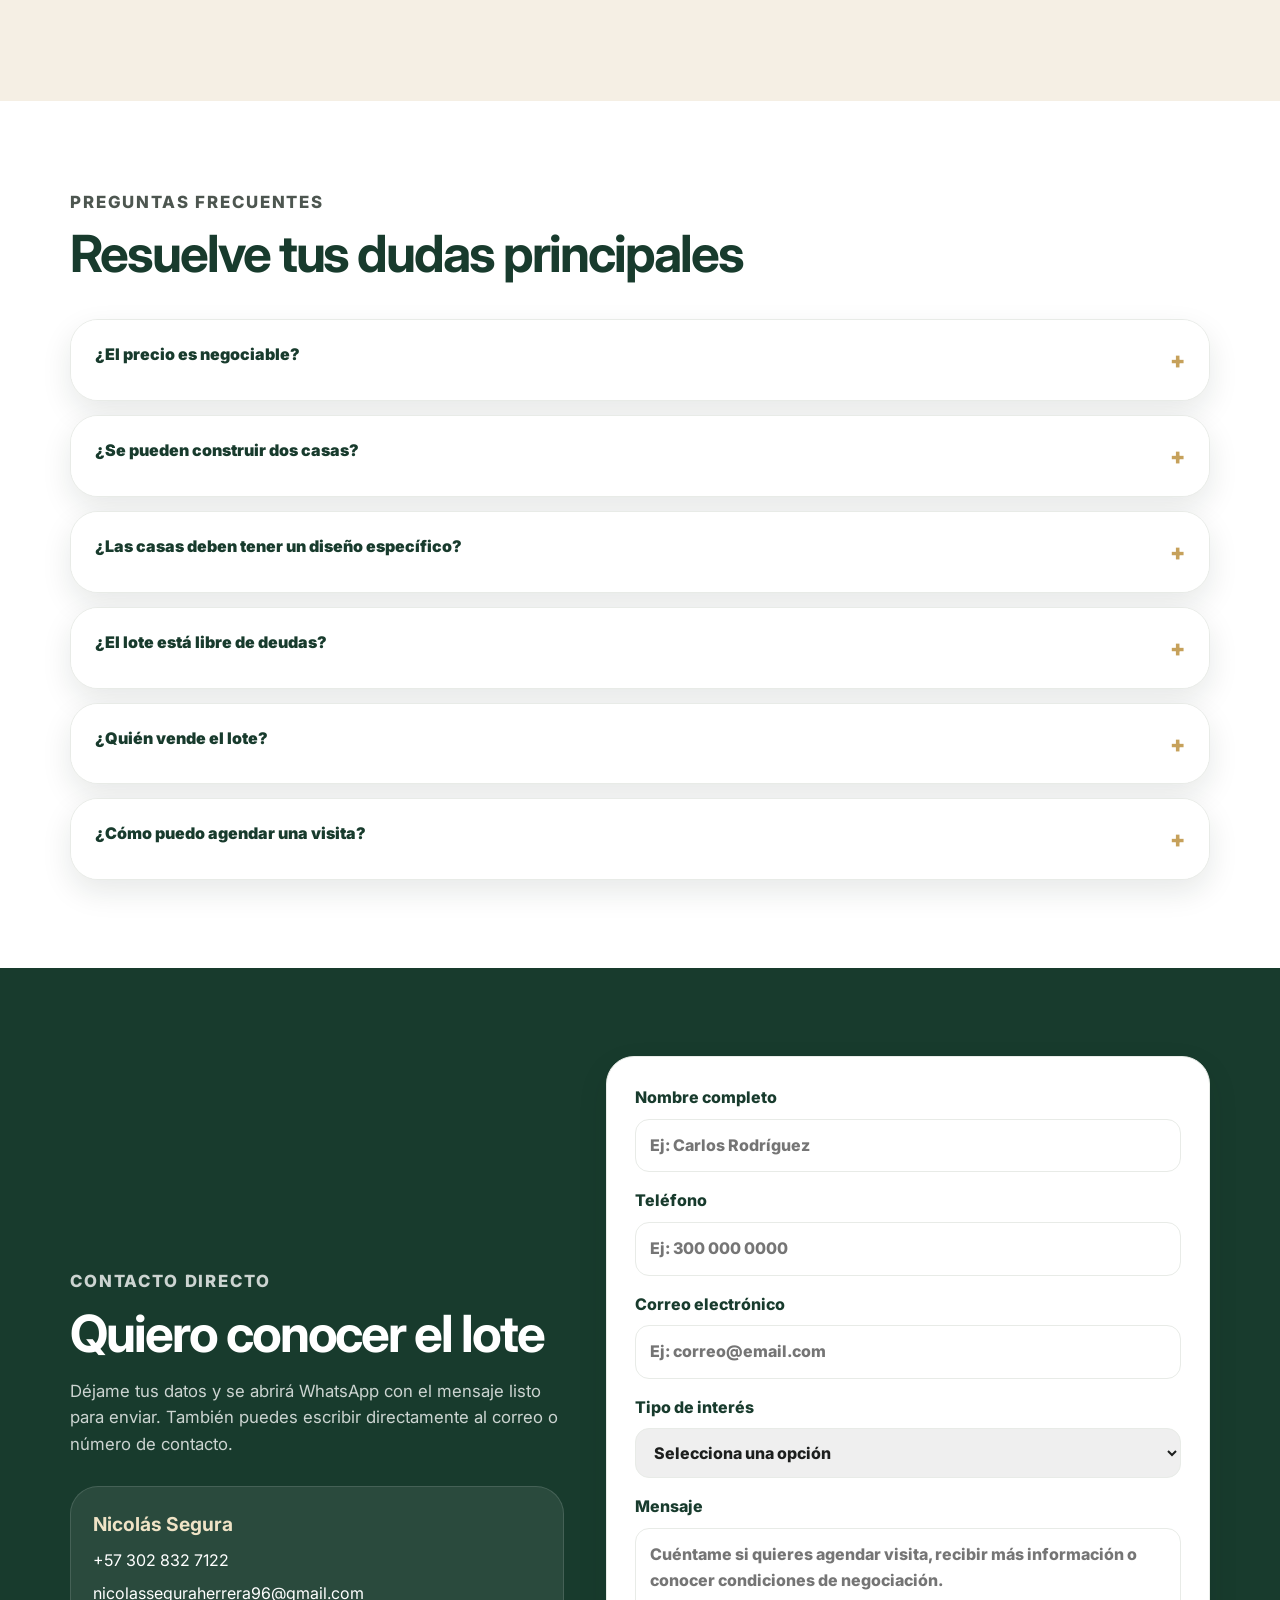
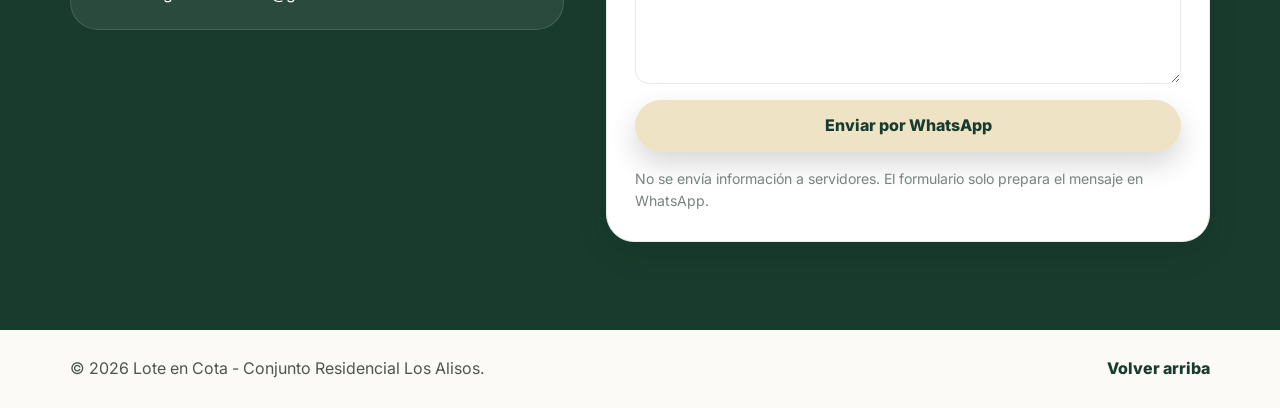
==== commit 1877f171: "Imagen: correccion de nombre" ====
--- a/lote-cota-los-alisos/index.html
+++ b/lote-cota-los-alisos/index.html
@@ -199,7 +199,7 @@
           <figure class="gallery-card">
             <img src="https://drive.google.com/thumbnail?id=1S8Ac3rDn_NMfMTwAqy1O84oqEB01Hwyv&sz=w1200"
               alt="Vías internas del conjunto residencial" />
-            <figcaption>Vías internas</figcaption>
+            <figcaption>Vista interna</figcaption>
           </figure>
         </div>
       </div>
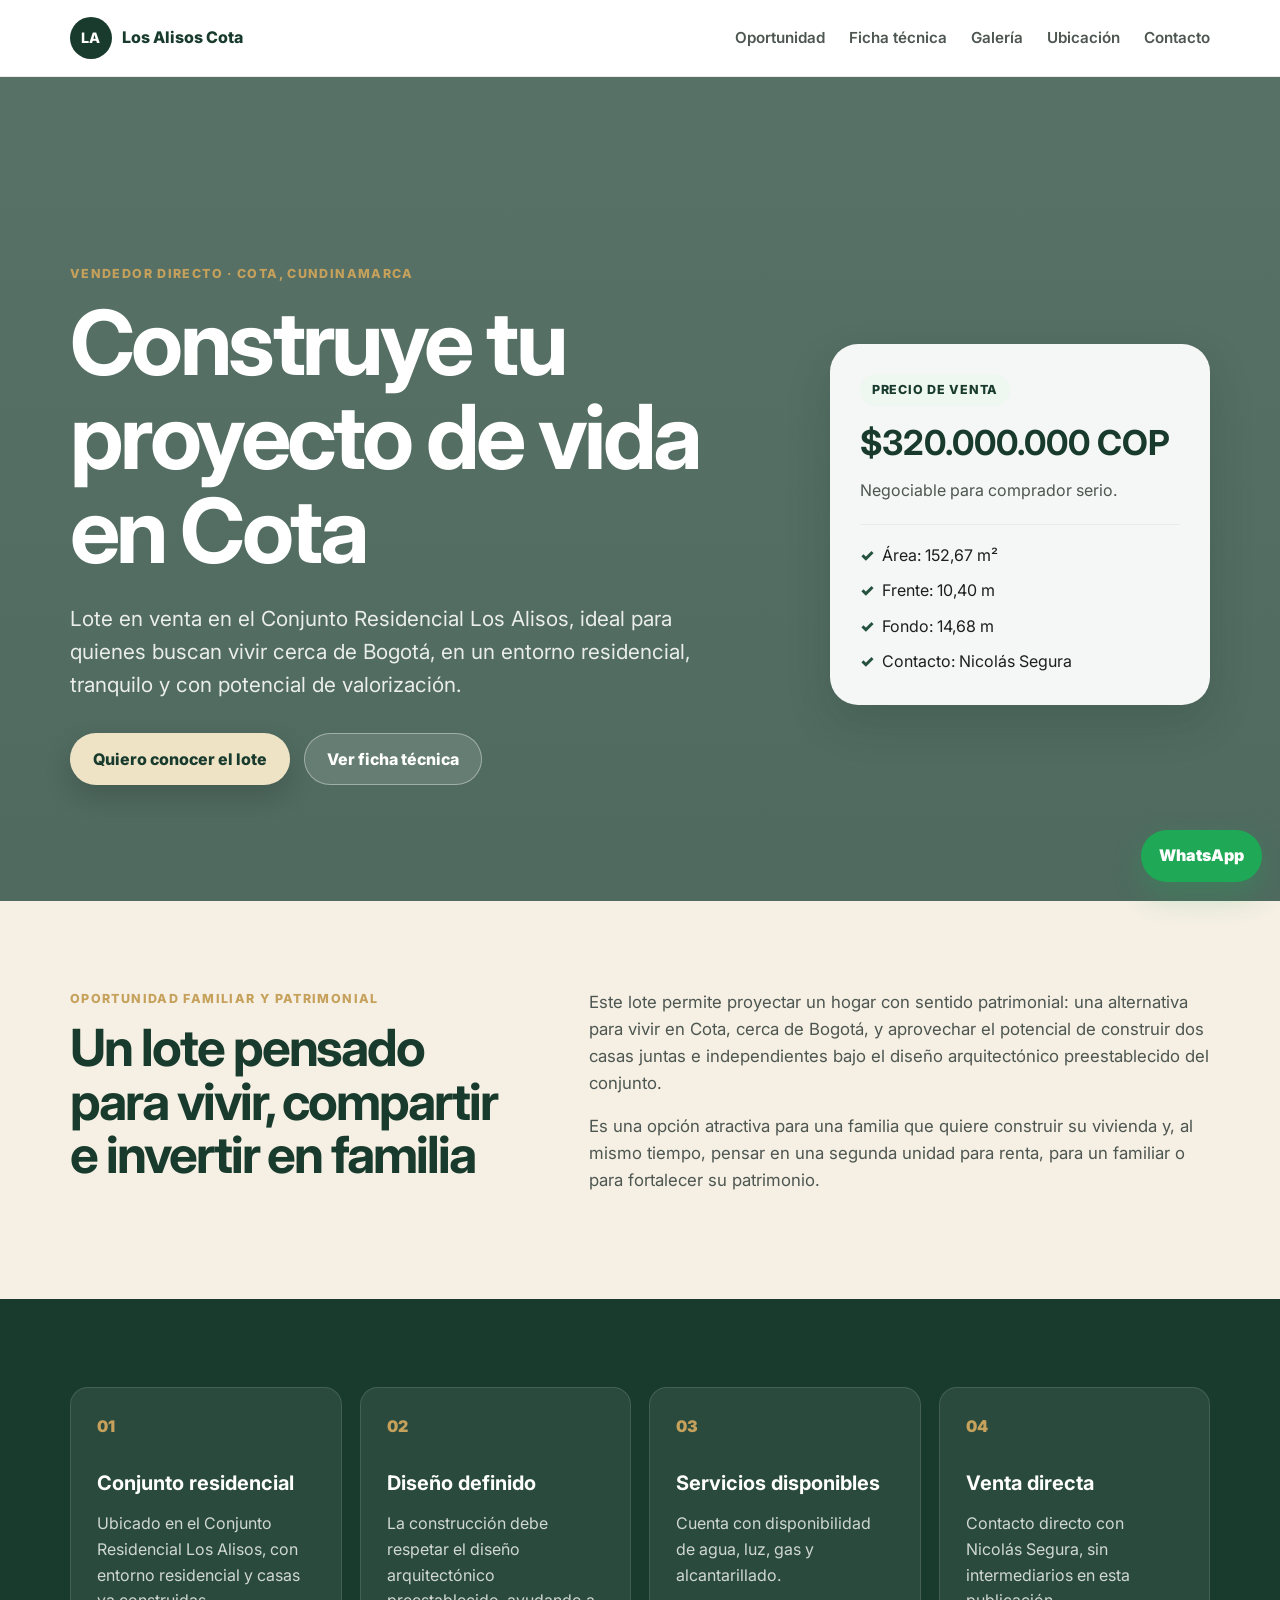
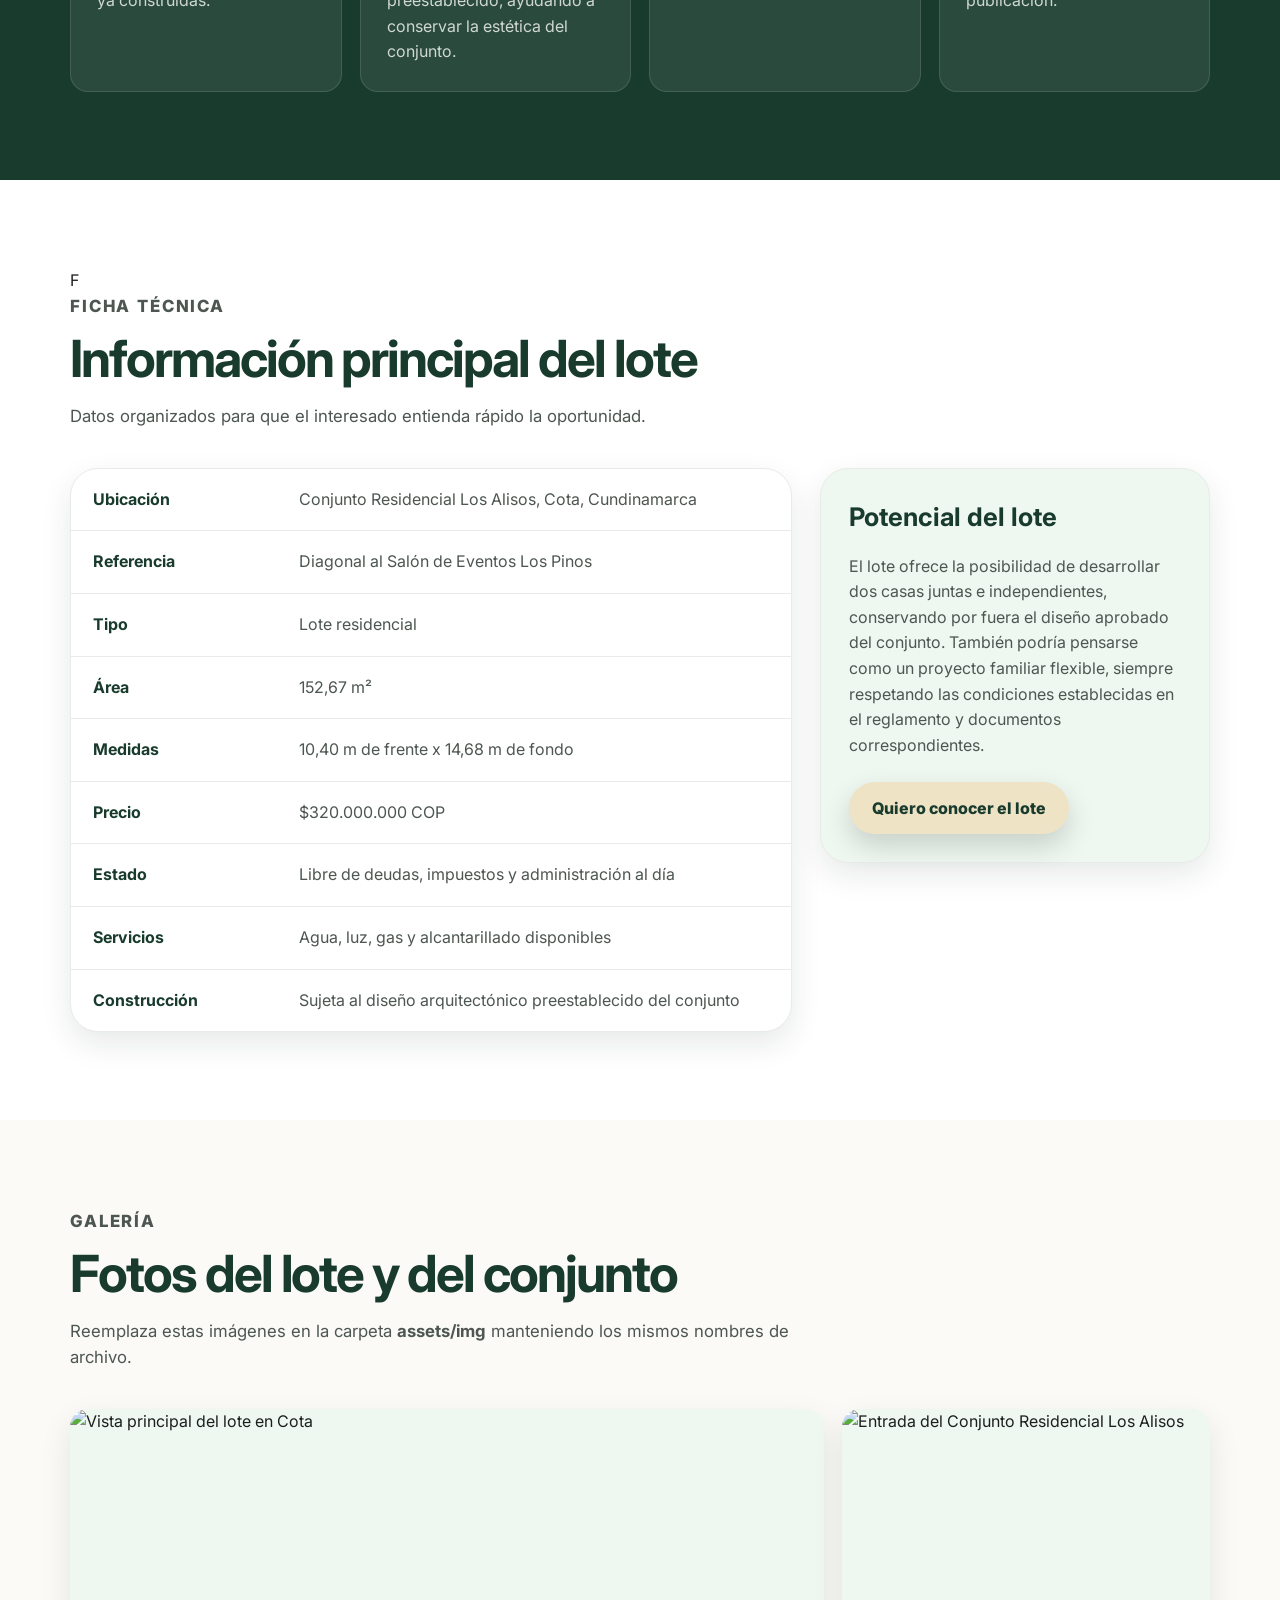
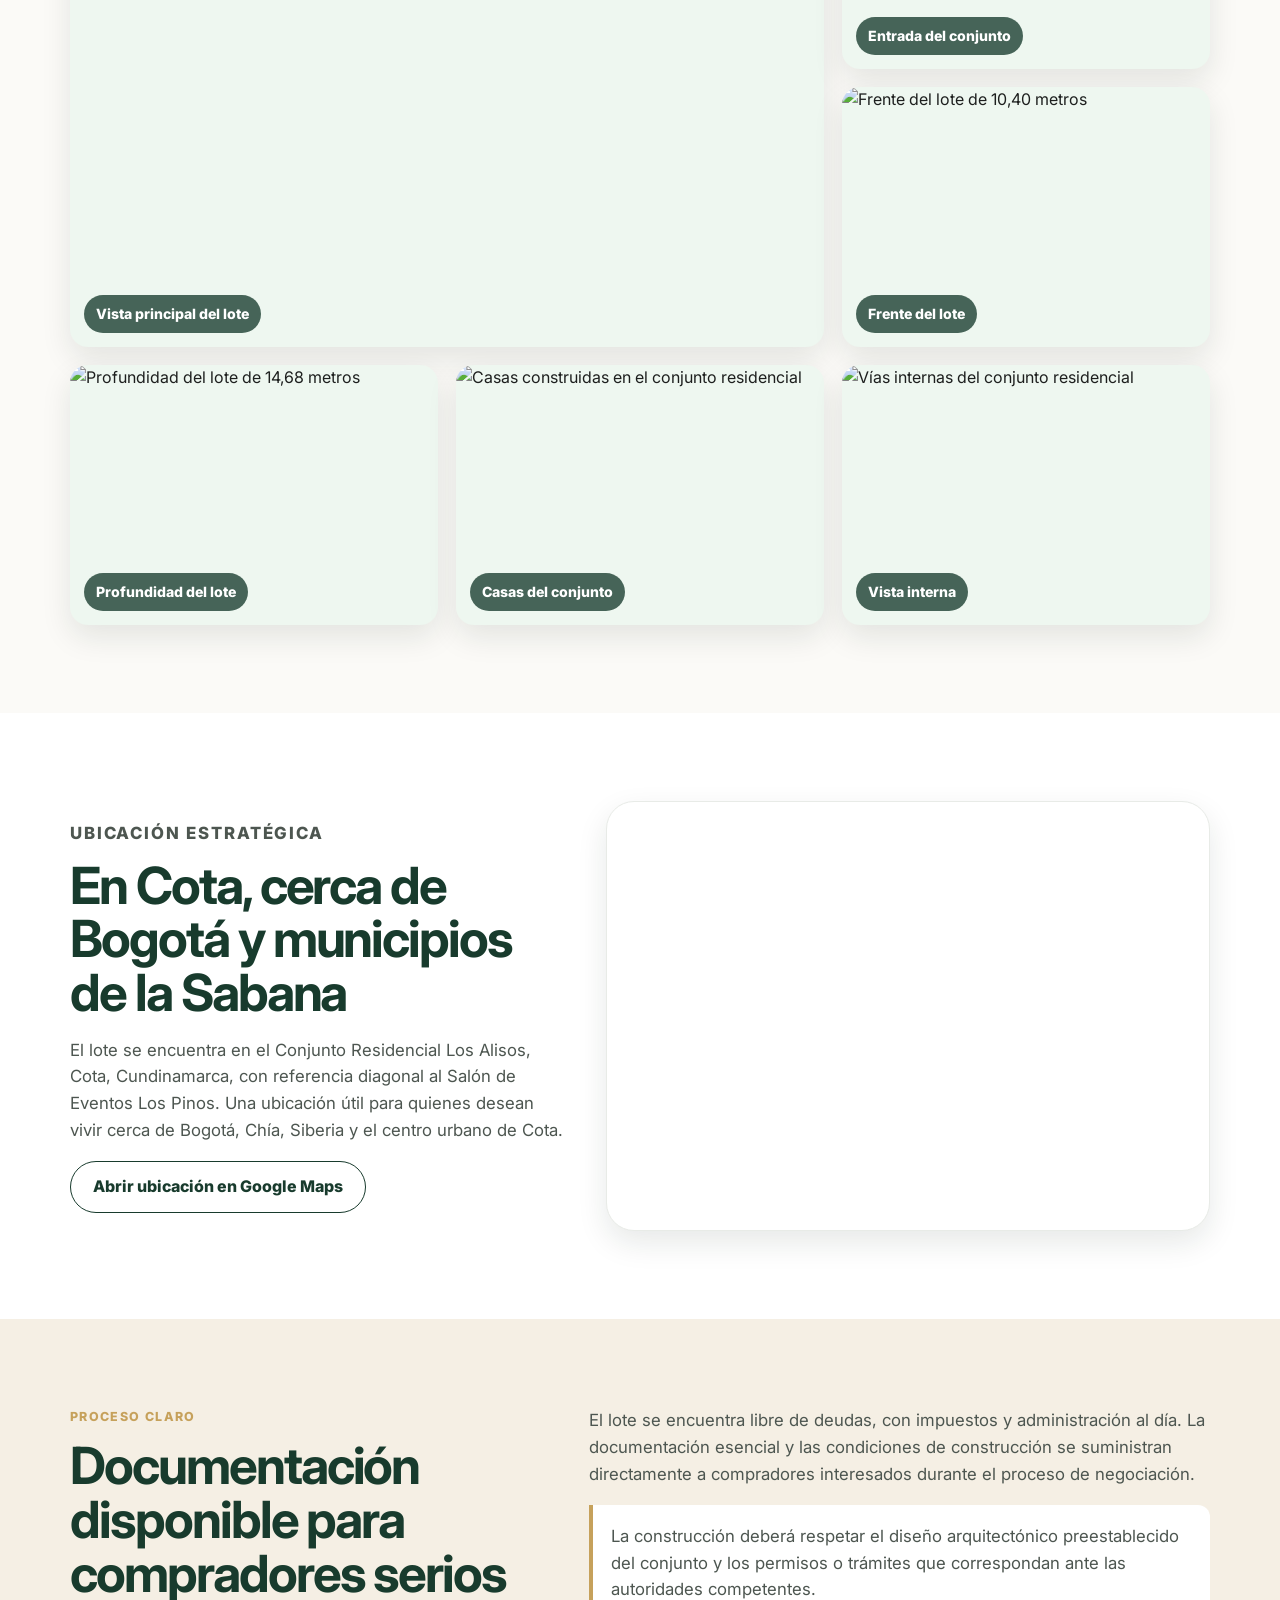
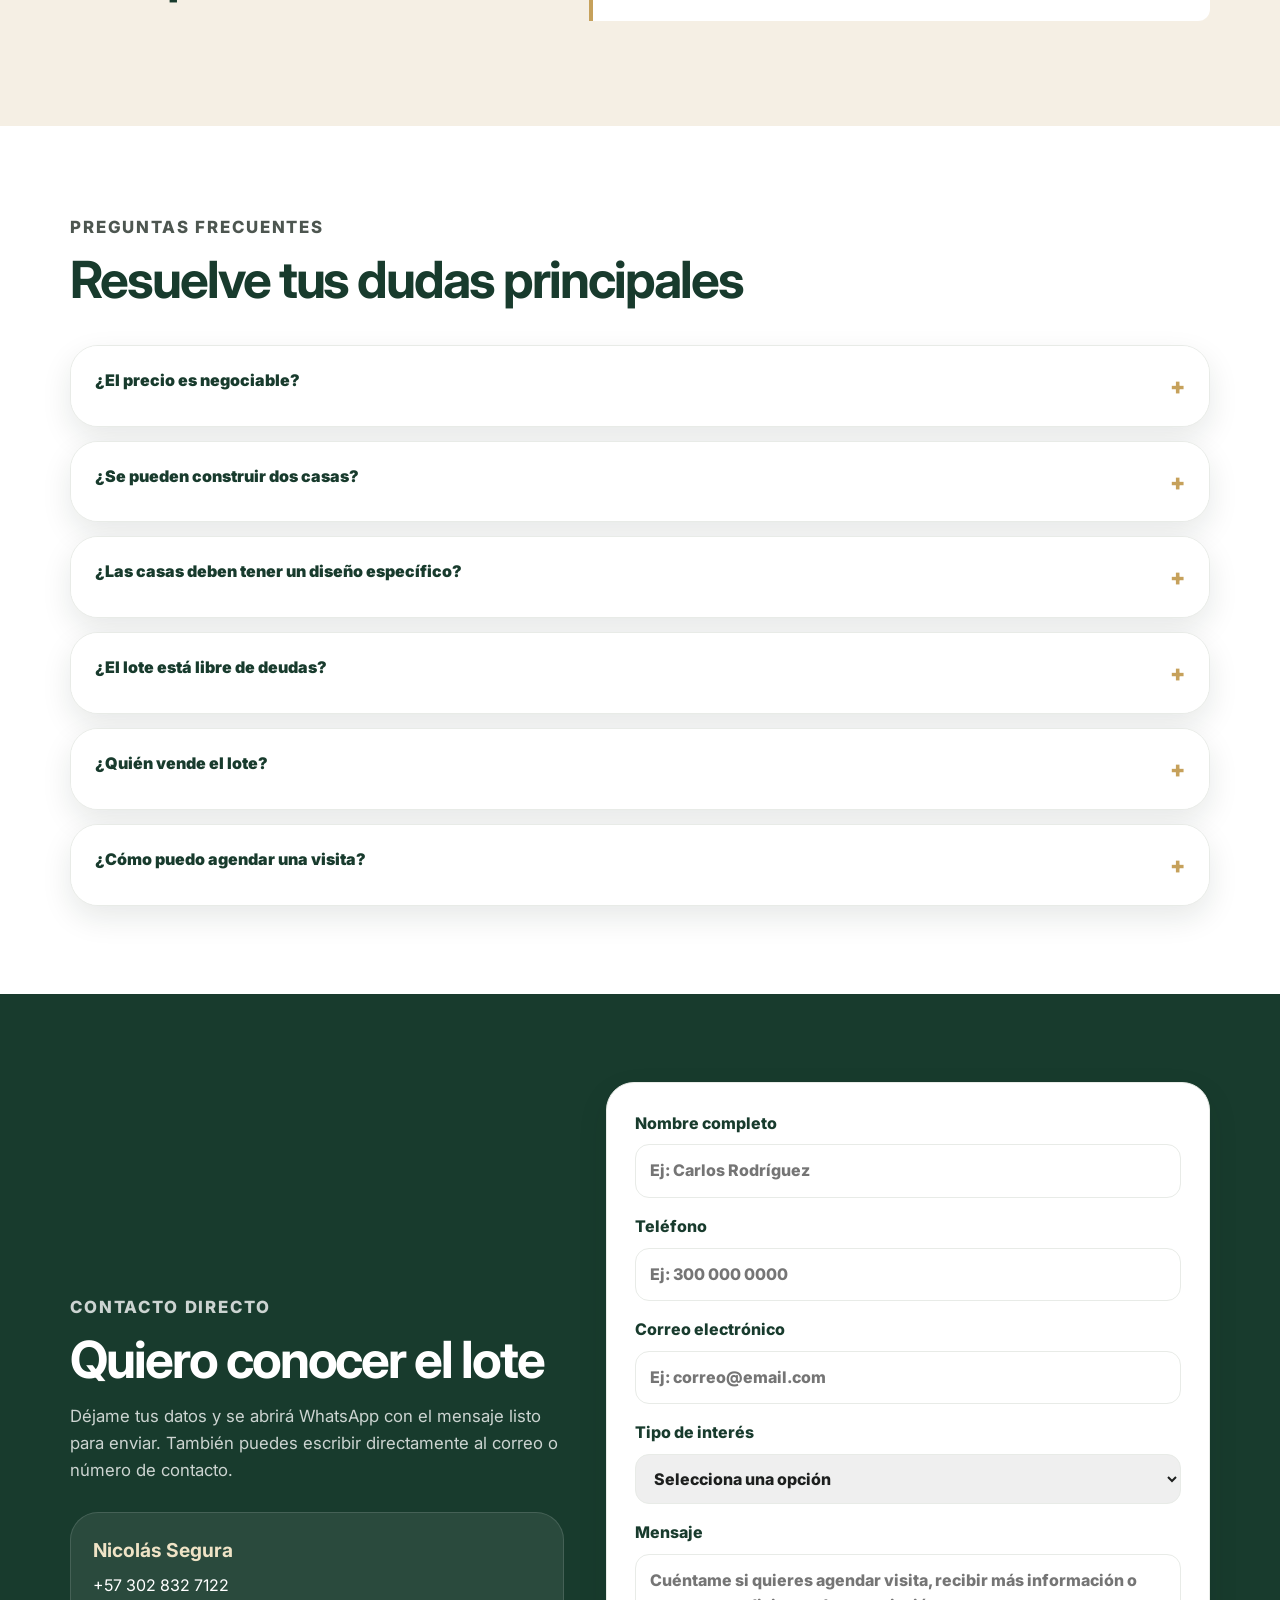
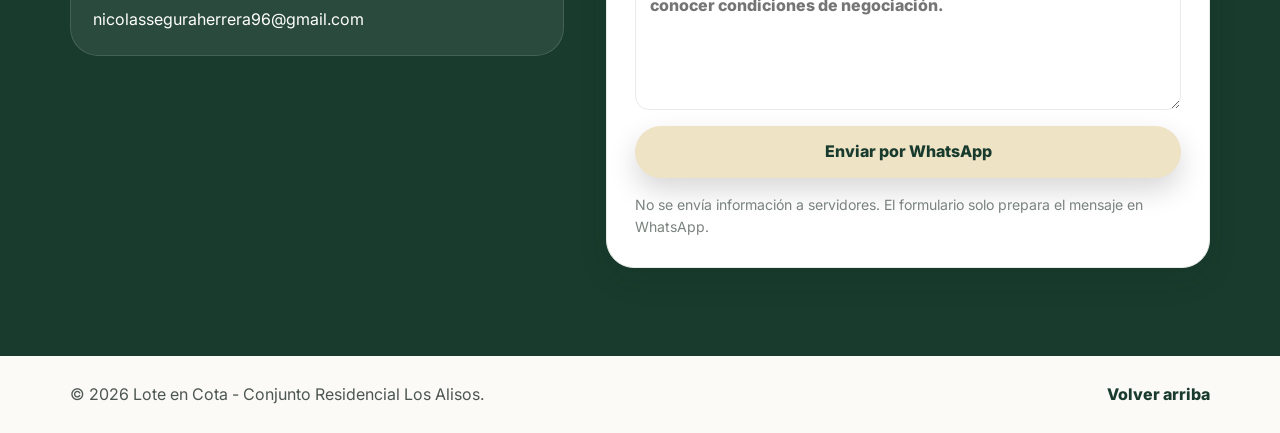
==== commit d515c018: "Actualizacion del precio de 312mill a 320 mill" ====
--- a/lote-cota-los-alisos/index.html
+++ b/lote-cota-los-alisos/index.html
@@ -12,7 +12,7 @@
 
   <meta property="og:title" content="Lote en Cota - Conjunto Residencial Los Alisos" />
   <meta property="og:description"
-    content="Construye tu proyecto de vida en Cota. Lote residencial de 152,67 m², vendedor directo, precio $312.000.000 COP." />
+    content="Construye tu proyecto de vida en Cota. Lote residencial de 152,67 m², vendedor directo, precio $320.000.000 COP." />
   <meta property="og:image" content="assets/img/hero-lote.jpg" />
   <meta property="og:type" content="website" />
 
@@ -20,6 +20,8 @@
   <link rel="preconnect" href="https://fonts.googleapis.com">
   <link rel="preconnect" href="https://fonts.gstatic.com" crossorigin>
   <link href="https://fonts.googleapis.com/css2?family=Inter:wght@400;500;600;700;800&display=swap" rel="stylesheet">
+  <link rel="icon" type="image/png"
+    href="https://drive.google.com/thumbnail?id=1RaGLL-bEmBG7I6nXP3GBGC8XjCY7e42r&sz=w1200">
   <link rel="stylesheet" href="css/styles.css" />
 </head>
 
@@ -66,7 +68,7 @@
 
         <aside class="hero__card" aria-label="Resumen del lote">
           <span class="hero__badge">Precio de venta</span>
-          <strong>$312.000.000 COP</strong>
+          <strong>$320.000.000 COP</strong>
           <p>Negociable para comprador serio.</p>
           <ul>
             <li>Área: 152,67 m²</li>
@@ -125,7 +127,7 @@
     </section>
 
     <section class="section" id="detalle">
-      <div class="container">
+      <div class="container">F
         <div class="section-heading">
           <p class="eyebrow">Ficha técnica</p>
           <h2>Información principal del lote</h2>
@@ -140,7 +142,7 @@
             <div role="row"><strong>Tipo</strong><span>Lote residencial</span></div>
             <div role="row"><strong>Área</strong><span>152,67 m²</span></div>
             <div role="row"><strong>Medidas</strong><span>10,40 m de frente x 14,68 m de fondo</span></div>
-            <div role="row"><strong>Precio</strong><span>$312.000.000 COP</span></div>
+            <div role="row"><strong>Precio</strong><span>$320.000.000 COP</span></div>
             <div role="row"><strong>Estado</strong><span>Libre de deudas, impuestos y administración al día</span></div>
             <div role="row"><strong>Servicios</strong><span>Agua, luz, gas y alcantarillado disponibles</span></div>
             <div role="row"><strong>Construcción</strong><span>Sujeta al diseño arquitectónico preestablecido del
@@ -261,7 +263,7 @@
           <article class="faq-item">
             <button class="faq-question" type="button">¿El precio es negociable?</button>
             <div class="faq-answer">
-              <p>Sí. El precio publicado es de $312.000.000 COP y es negociable para comprador serio.</p>
+              <p>Sí. El precio publicado es de $320.000.000 COP y es negociable para comprador serio.</p>
             </div>
           </article>
           <article class="faq-item">
@@ -356,7 +358,7 @@
   <footer class="site-footer">
     <div class="container footer-layout">
       <p>© <span id="year"></span> Lote en Cota - Conjunto Residencial Los Alisos.</p>
-      <a href="#top">Volver arriba</a>
+      <a href="#top" id="backToTop">Volver arriba</a>
     </div>
   </footer>
 
--- a/lote-cota-los-alisos/css/styles.css
+++ b/lote-cota-los-alisos/css/styles.css
@@ -649,6 +649,7 @@
 }
 
 @media (max-width: 960px) {
+
   .hero__content,
   .split,
   .details-layout,
@@ -688,15 +689,45 @@
     display: none;
     flex-direction: column;
     align-items: stretch;
+    gap: 8px;
     padding: 16px;
+    margin: 0;
     border: 1px solid var(--color-gray-200);
     border-radius: var(--radius-md);
     background: var(--color-white);
     box-shadow: var(--shadow-card);
+    z-index: 999;
   }
 
   .navbar__links.is-open {
     display: flex;
+    align-items: stretch;
+  }
+
+  .navbar__links li {
+    display: block;
+    width: 100%;
+  }
+
+  .navbar__links a {
+    display: flex;
+    align-items: center;
+    justify-content: center;
+    width: 100%;
+    min-height: 56px;
+    padding: 14px 16px;
+    border-radius: 12px;
+    text-align: center;
+    background: var(--color-green-100);
+    color: var(--color-green-900);
+    box-sizing: border-box;
+  }
+
+  .navbar__links a:hover,
+  .navbar__links a:focus,
+  .navbar__links a:active {
+    background: var(--color-green-800);
+    color: var(--color-white);
   }
 
   .section {
@@ -740,4 +771,4 @@
     flex-direction: column;
     align-items: flex-start;
   }
-}
+}
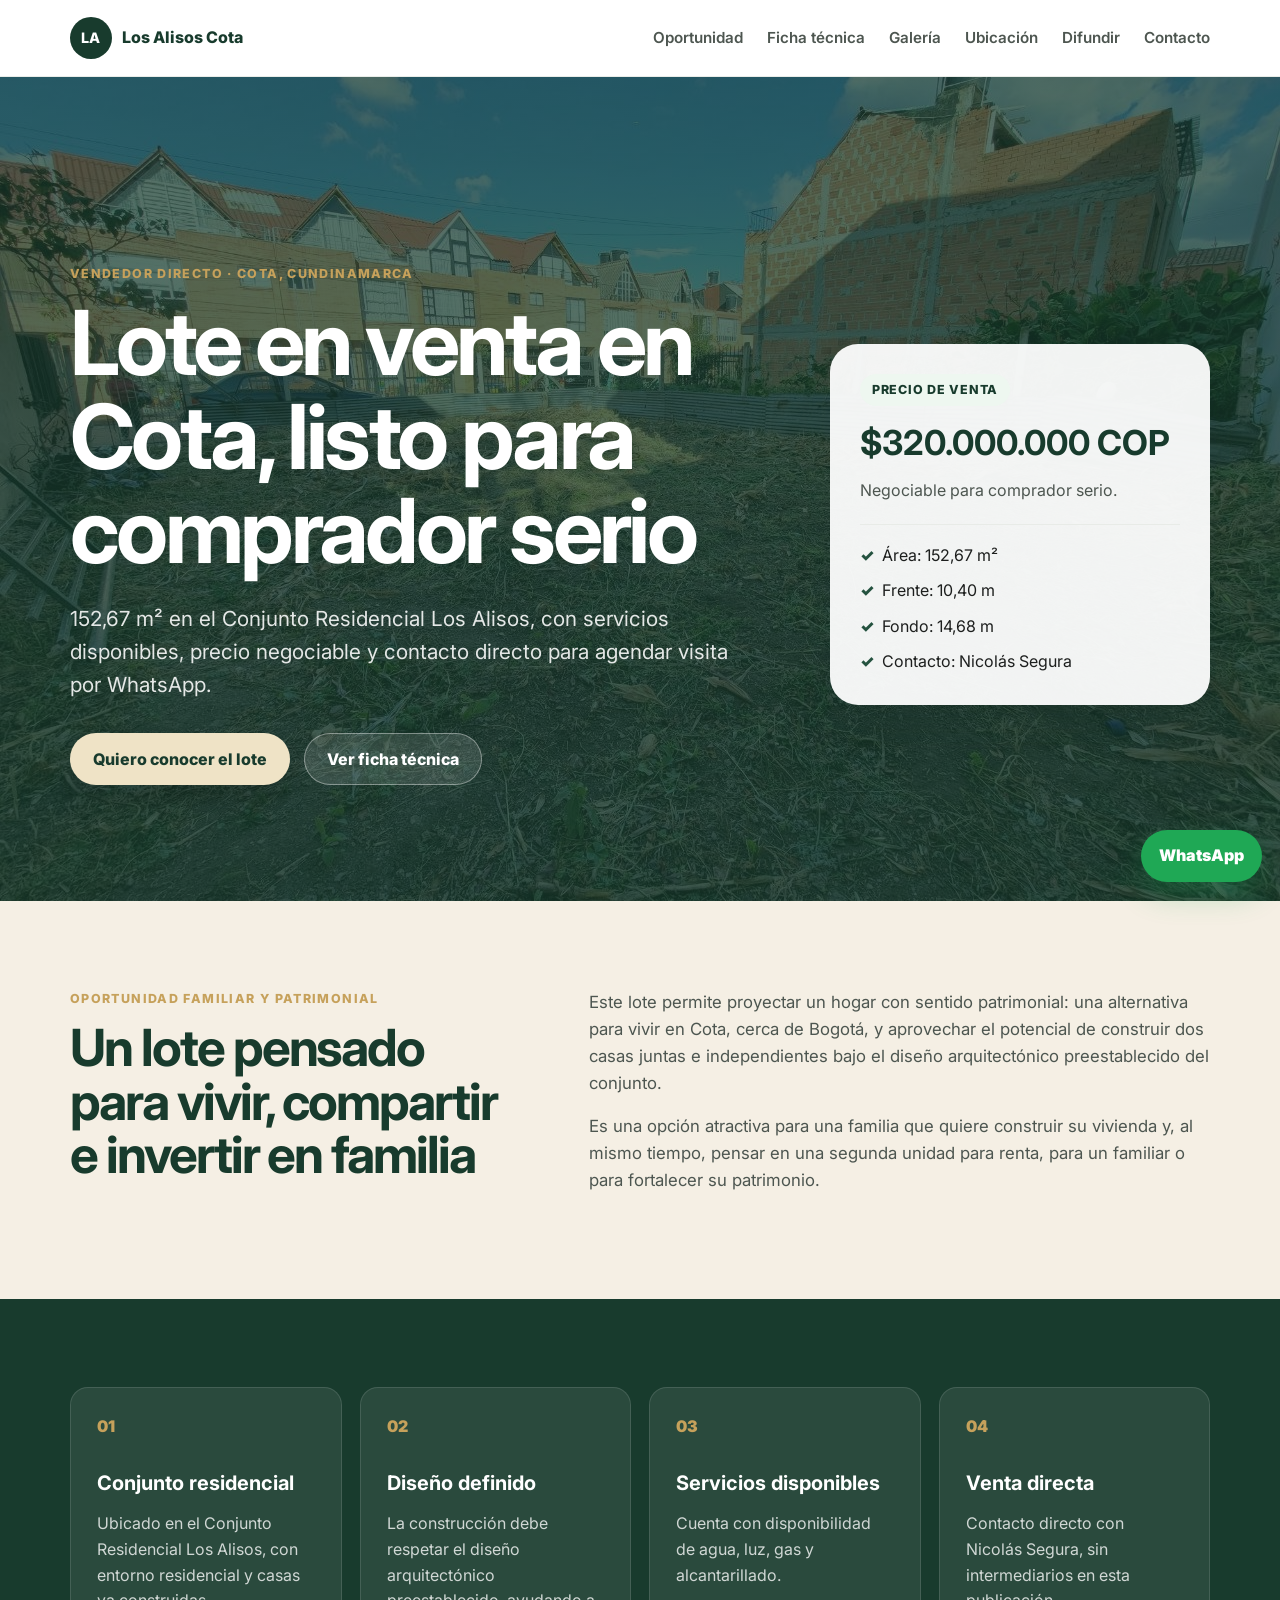
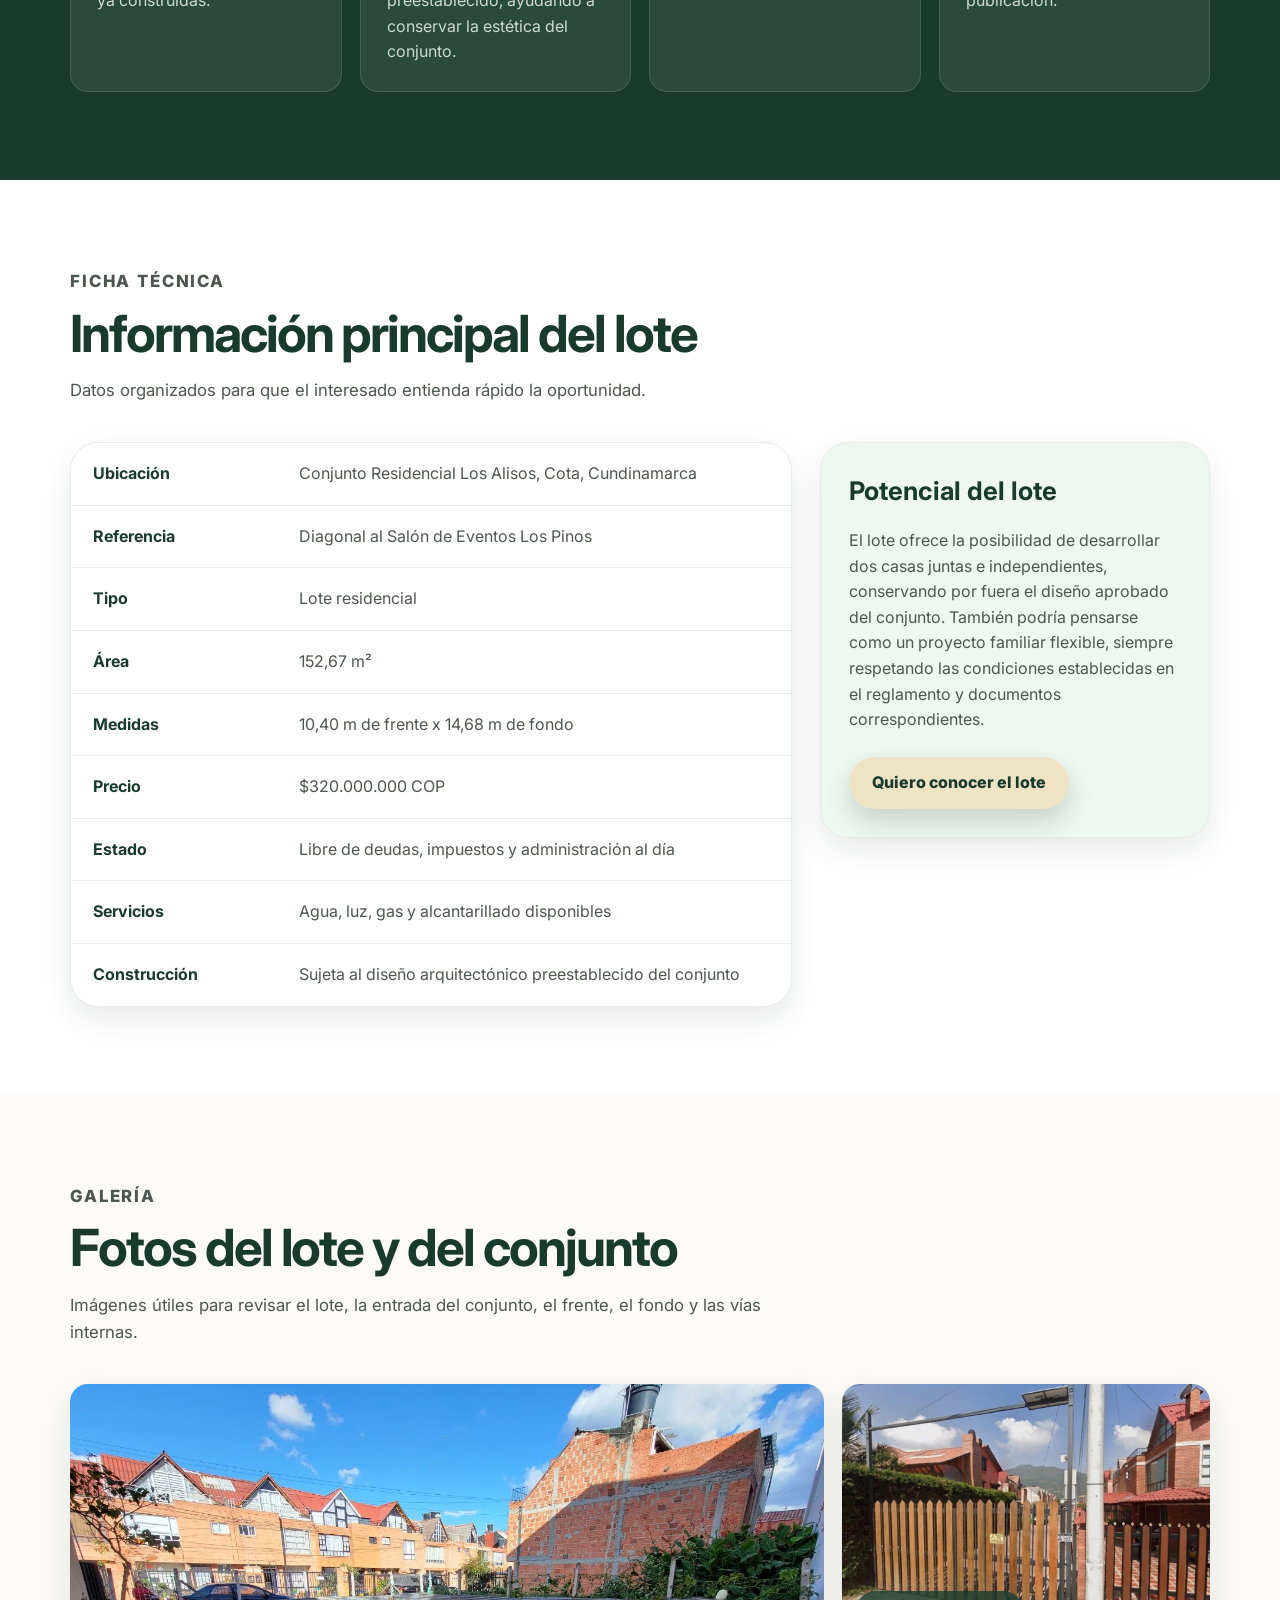
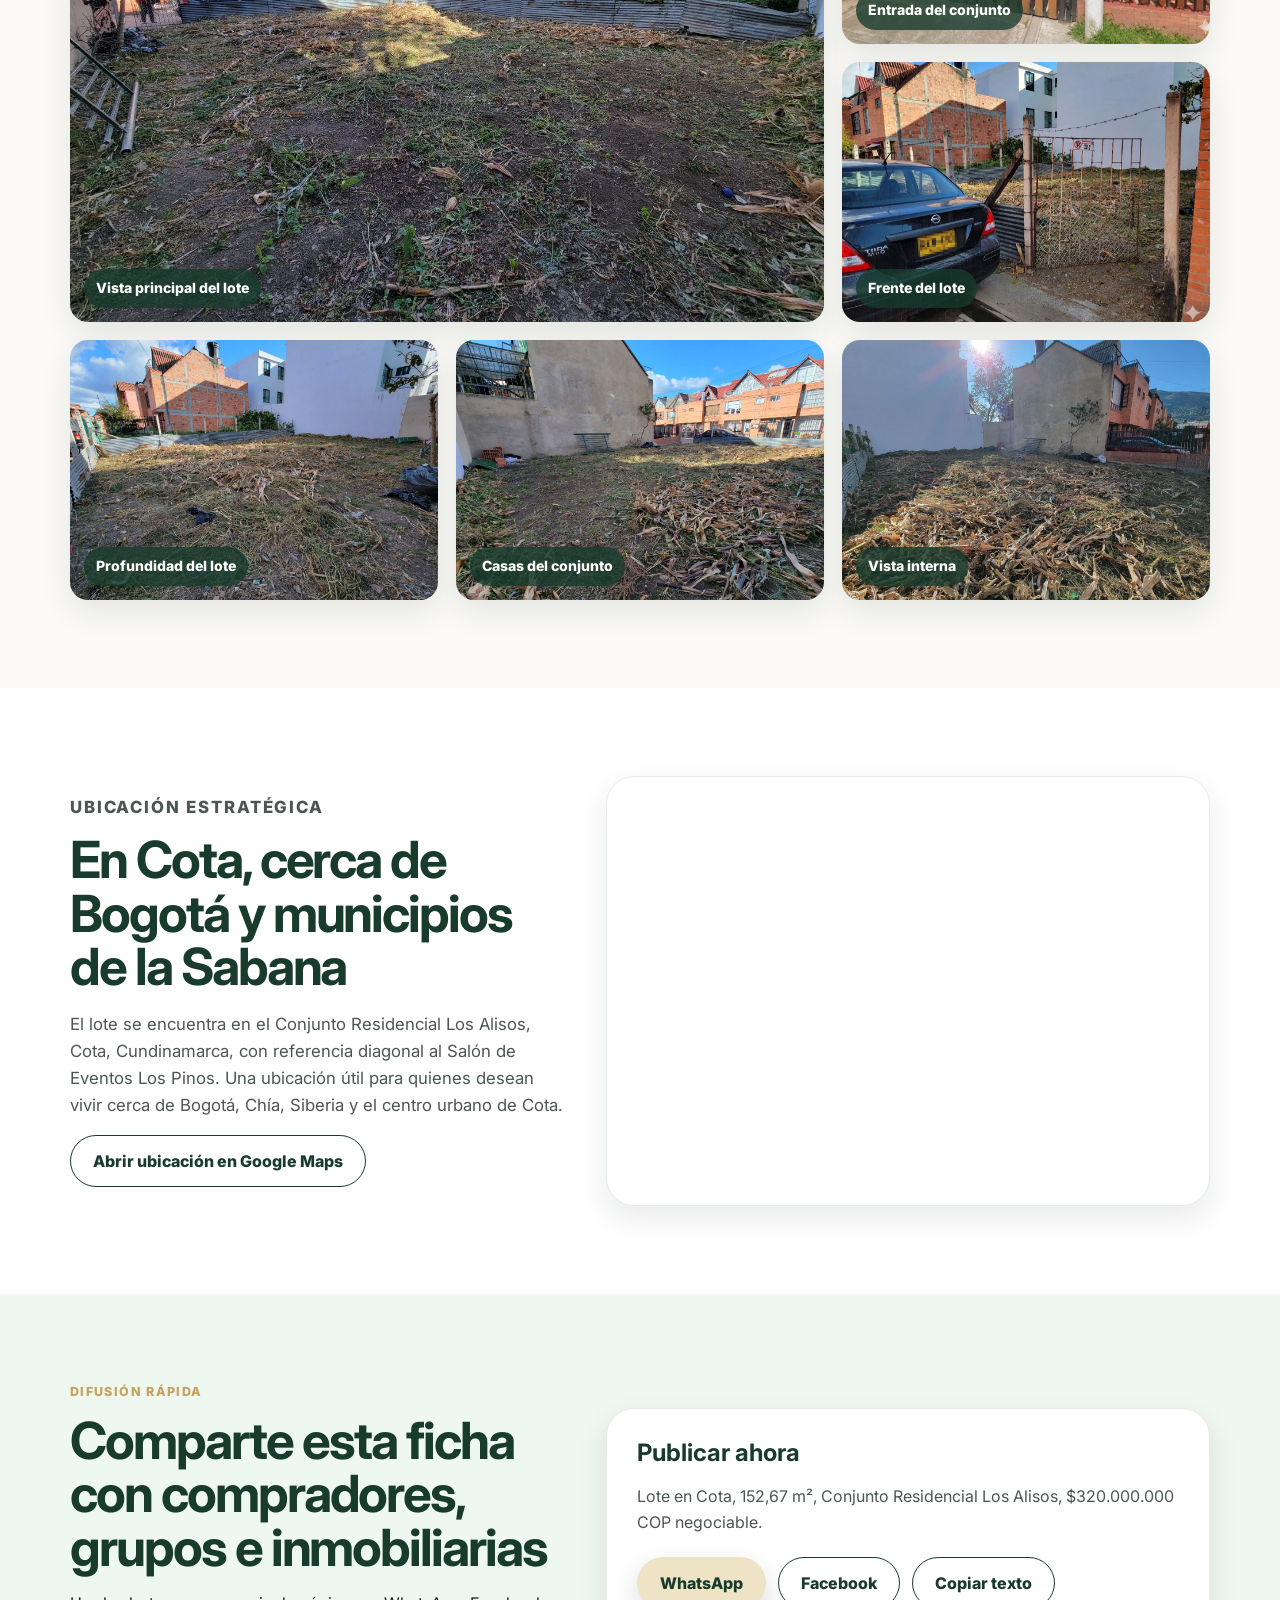
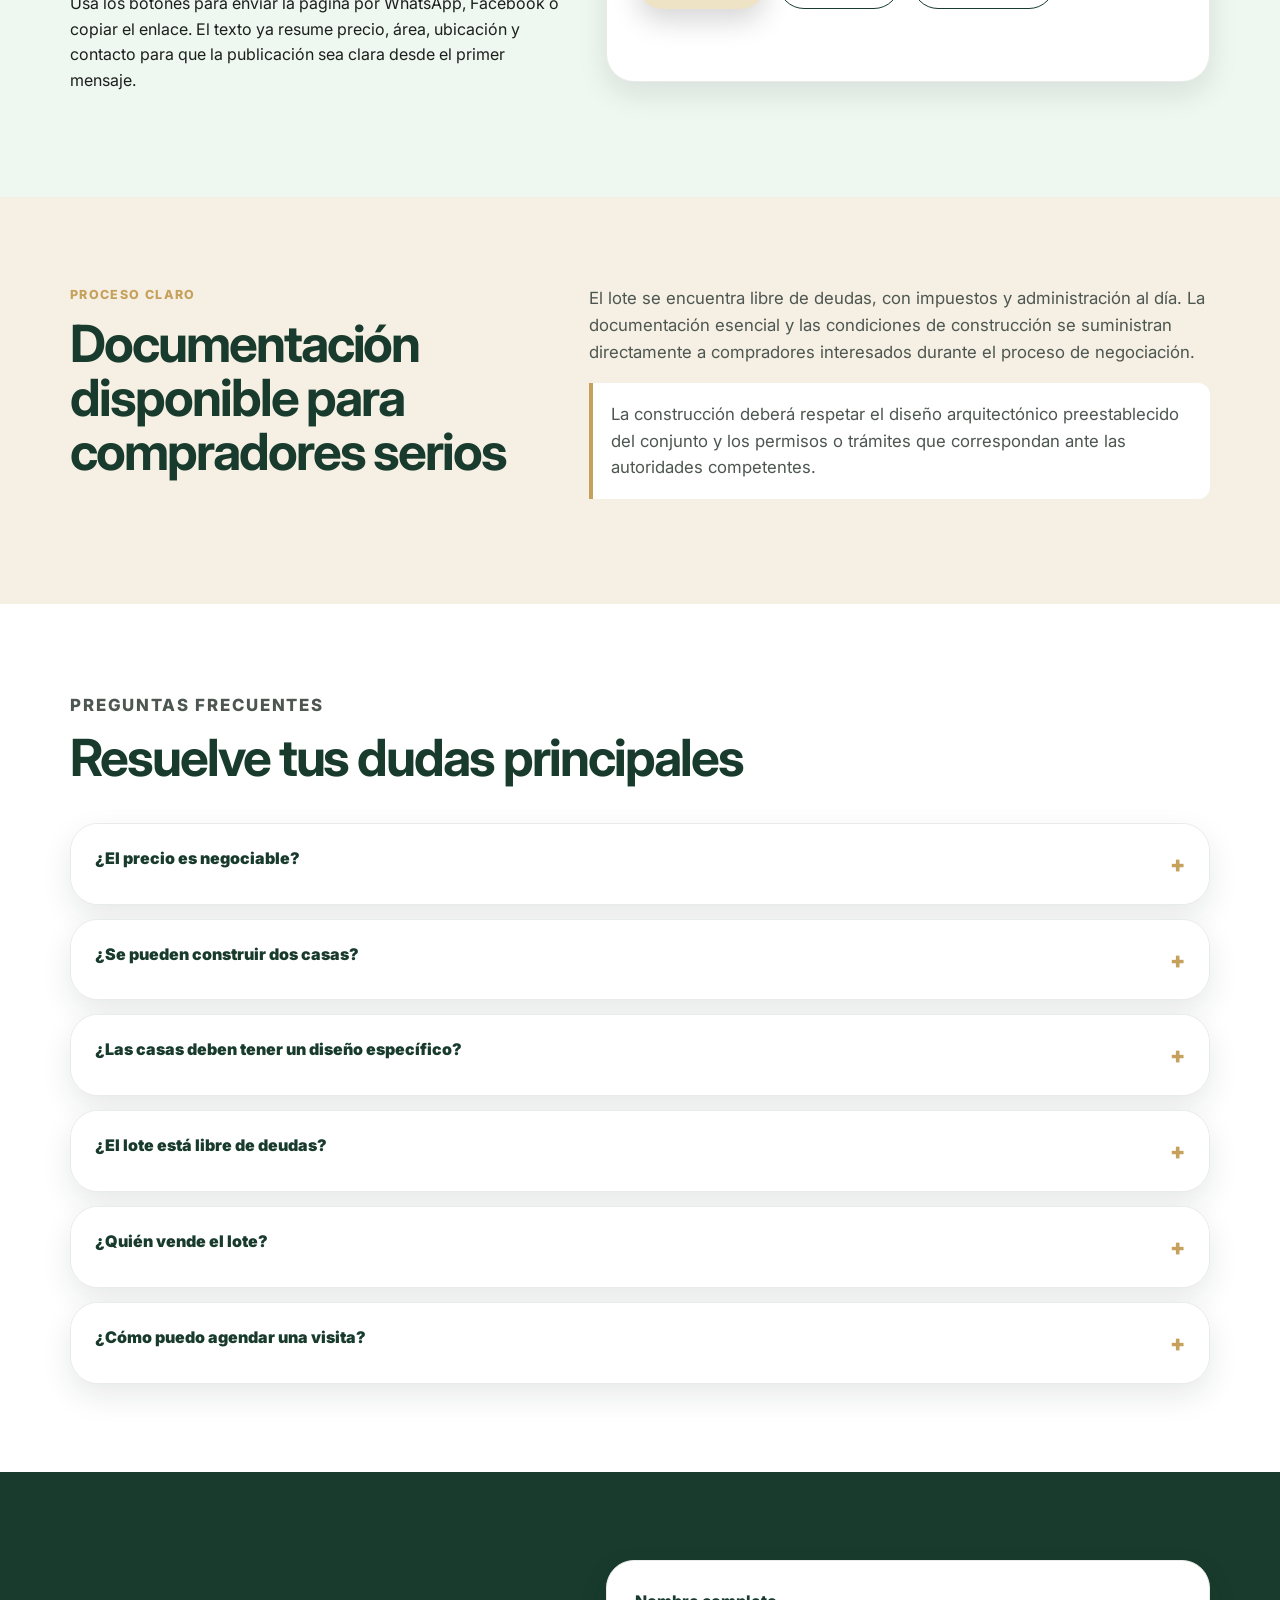
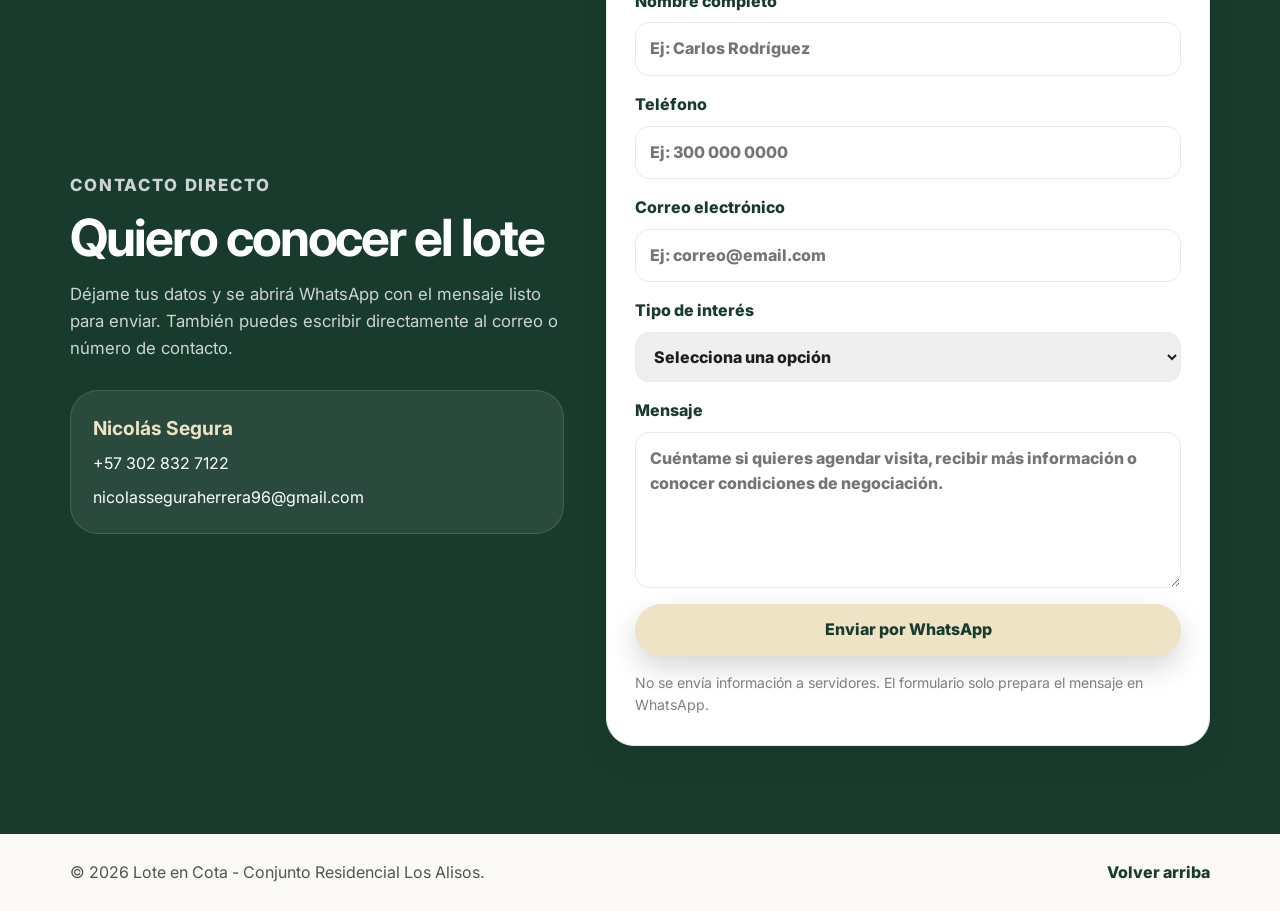
==== commit e54dc15f: "Mejora difusion del lote" ====
--- a/lote-cota-los-alisos/index.html
+++ b/lote-cota-los-alisos/index.html
@@ -4,25 +4,97 @@
 <head>
   <meta charset="UTF-8" />
   <meta name="viewport" content="width=device-width, initial-scale=1.0" />
+  <meta name="robots" content="index, follow, max-image-preview:large" />
   <meta name="description"
-    content="Lote en venta en Cota, Cundinamarca, dentro del Conjunto Residencial Los Alisos. Área de 152,67 m², servicios disponibles, vendedor directo y posibilidad de desarrollar dos casas bajo diseño preestablecido." />
+    content="Lote en venta en Cota, Cundinamarca. 152,67 m² en Conjunto Residencial Los Alisos, servicios disponibles, venta directa, precio negociable y opción de visita por WhatsApp." />
   <meta name="keywords"
-    content="lote en Cota, lote en venta Cota, Conjunto Residencial Los Alisos, lote para construir casa, lote Cundinamarca" />
+    content="lote en Cota, lote en venta Cota, lote Cundinamarca, lote residencial Cota, Conjunto Residencial Los Alisos, lote para construir casa, terreno en Cota" />
   <meta name="author" content="Nicolás Segura" />
-
-  <meta property="og:title" content="Lote en Cota - Conjunto Residencial Los Alisos" />
+  <link rel="canonical" href="https://lote-cota-los-alisos.vercel.app/" />
+
+  <meta property="og:locale" content="es_CO" />
+  <meta property="og:title" content="Lote en venta en Cota - Los Alisos | $320.000.000 COP" />
   <meta property="og:description"
-    content="Construye tu proyecto de vida en Cota. Lote residencial de 152,67 m², vendedor directo, precio $320.000.000 COP." />
-  <meta property="og:image" content="assets/img/hero-lote.jpg" />
+    content="Lote residencial de 152,67 m² en Cota, Cundinamarca. Venta directa, servicios disponibles, precio negociable y ubicación en conjunto residencial." />
+  <meta property="og:image" content="https://lote-cota-los-alisos.vercel.app/assets/img/hero-lote.jpg" />
+  <meta property="og:image:alt" content="Lote residencial en venta en Cota, Cundinamarca" />
+  <meta property="og:url" content="https://lote-cota-los-alisos.vercel.app/" />
   <meta property="og:type" content="website" />
+  <meta property="og:site_name" content="Lote en Cota - Los Alisos" />
+  <meta name="twitter:card" content="summary_large_image" />
+  <meta name="twitter:title" content="Lote en venta en Cota - Los Alisos" />
+  <meta name="twitter:description"
+    content="152,67 m² en conjunto residencial, venta directa, servicios disponibles y precio negociable." />
+  <meta name="twitter:image" content="https://lote-cota-los-alisos.vercel.app/assets/img/hero-lote.jpg" />
 
   <title>Lote en Cota | Conjunto Residencial Los Alisos</title>
   <link rel="preconnect" href="https://fonts.googleapis.com">
   <link rel="preconnect" href="https://fonts.gstatic.com" crossorigin>
   <link href="https://fonts.googleapis.com/css2?family=Inter:wght@400;500;600;700;800&display=swap" rel="stylesheet">
-  <link rel="icon" type="image/png"
-    href="https://drive.google.com/thumbnail?id=1RaGLL-bEmBG7I6nXP3GBGC8XjCY7e42r&sz=w1200">
+  <link rel="icon" type="image/png" href="assets/img/favicon.png">
   <link rel="stylesheet" href="css/styles.css" />
+  <script type="application/ld+json">
+    {
+      "@context": "https://schema.org",
+      "@type": "RealEstateListing",
+      "name": "Lote en venta en Cota - Conjunto Residencial Los Alisos",
+      "description": "Lote residencial de 152,67 m² en Cota, Cundinamarca, dentro del Conjunto Residencial Los Alisos. Venta directa, servicios disponibles y precio negociable.",
+      "url": "https://lote-cota-los-alisos.vercel.app/",
+      "mainEntityOfPage": "https://lote-cota-los-alisos.vercel.app/",
+      "image": [
+        "https://lote-cota-los-alisos.vercel.app/assets/img/hero-lote.jpg",
+        "https://lote-cota-los-alisos.vercel.app/assets/img/entrada-conjunto.jpg",
+        "https://lote-cota-los-alisos.vercel.app/assets/img/lote-frente.jpg"
+      ],
+      "datePosted": "2026-06-02",
+      "about": {
+        "@type": "Place",
+        "name": "Lote residencial en Conjunto Residencial Los Alisos",
+        "additionalType": "Lote residencial",
+        "address": {
+          "@type": "PostalAddress",
+          "addressLocality": "Cota",
+          "addressRegion": "Cundinamarca",
+          "addressCountry": "CO",
+          "streetAddress": "Conjunto Residencial Los Alisos"
+        },
+        "additionalProperty": [
+          {
+            "@type": "PropertyValue",
+            "name": "Área",
+            "value": "152,67 m²"
+          },
+          {
+            "@type": "PropertyValue",
+            "name": "Frente",
+            "value": "10,40 m"
+          },
+          {
+            "@type": "PropertyValue",
+            "name": "Fondo",
+            "value": "14,68 m"
+          }
+        ]
+      },
+      "offers": {
+        "@type": "Offer",
+        "price": 320000000,
+        "priceCurrency": "COP",
+        "availability": "https://schema.org/InStock",
+        "url": "https://lote-cota-los-alisos.vercel.app/",
+        "itemOffered": {
+          "@type": "Place",
+          "name": "Lote residencial en Cota"
+        },
+        "seller": {
+          "@type": "Person",
+          "name": "Nicolás Segura",
+          "telephone": "+573028327122",
+          "email": "nicolasseguraherrera96@gmail.com"
+        }
+      }
+    }
+  </script>
 </head>
 
 <body>
@@ -44,6 +116,7 @@
         <li><a href="#detalle">Ficha técnica</a></li>
         <li><a href="#galeria">Galería</a></li>
         <li><a href="#ubicacion">Ubicación</a></li>
+        <li><a href="#difundir">Difundir</a></li>
         <li><a href="#contacto">Contacto</a></li>
       </ul>
     </nav>
@@ -55,10 +128,10 @@
       <div class="container hero__content">
         <div class="hero__text">
           <p class="eyebrow">Vendedor directo · Cota, Cundinamarca</p>
-          <h1>Construye tu proyecto de vida en Cota</h1>
+          <h1>Lote en venta en Cota, listo para comprador serio</h1>
           <p class="hero__description">
-            Lote en venta en el Conjunto Residencial Los Alisos, ideal para quienes buscan vivir cerca de Bogotá,
-            en un entorno residencial, tranquilo y con potencial de valorización.
+            152,67 m² en el Conjunto Residencial Los Alisos, con servicios disponibles, precio negociable y contacto
+            directo para agendar visita por WhatsApp.
           </p>
           <div class="hero__actions">
             <a class="btn btn--primary" id="heroWhatsapp" href="#contacto">Quiero conocer el lote</a>
@@ -127,7 +200,7 @@
     </section>
 
     <section class="section" id="detalle">
-      <div class="container">F
+      <div class="container">
         <div class="section-heading">
           <p class="eyebrow">Ficha técnica</p>
           <h2>Información principal del lote</h2>
@@ -168,39 +241,32 @@
         <div class="section-heading">
           <p class="eyebrow">Galería</p>
           <h2>Fotos del lote y del conjunto</h2>
-          <p>Reemplaza estas imágenes en la carpeta <strong>assets/img</strong> manteniendo los mismos nombres de
-            archivo.</p>
+          <p>Imágenes útiles para revisar el lote, la entrada del conjunto, el frente, el fondo y las vías internas.</p>
         </div>
 
         <div class="gallery-grid">
           <figure class="gallery-card gallery-card--large">
-            <img src="https://drive.google.com/thumbnail?id=1ssQhx9fiGlrPgxmAh_BbZMzxKoImHjxu&sz=w1200"
-              alt="Vista principal del lote en Cota" />
+            <img src="assets/img/hero-lote.jpg" alt="Vista principal del lote en Cota" />
             <figcaption>Vista principal del lote</figcaption>
           </figure>
           <figure class="gallery-card">
-            <img src="https://drive.google.com/thumbnail?id=1PuNpjogDgLGqVdEz1Ipd0FVJjVT4FJzo&sz=w1200"
-              alt="Entrada del Conjunto Residencial Los Alisos" />
+            <img src="assets/img/entrada-conjunto.jpg" alt="Entrada del Conjunto Residencial Los Alisos" />
             <figcaption>Entrada del conjunto</figcaption>
           </figure>
           <figure class="gallery-card">
-            <img src="https://drive.google.com/thumbnail?id=1Xn2_SmI_TpEdgy9MH3KhNitO3687m7_X&sz=w1200"
-              alt="Frente del lote de 10,40 metros" />
+            <img src="assets/img/lote-frente.jpg" alt="Frente del lote de 10,40 metros" />
             <figcaption>Frente del lote</figcaption>
           </figure>
           <figure class="gallery-card">
-            <img src="https://drive.google.com/thumbnail?id=1j_H6KOjq4J-TuQtU-gTZKkX_HztwszeH&sz=w1200"
-              alt="Profundidad del lote de 14,68 metros" />
+            <img src="assets/img/lote-fondo.jpg" alt="Profundidad del lote de 14,68 metros" />
             <figcaption>Profundidad del lote</figcaption>
           </figure>
           <figure class="gallery-card">
-            <img src="https://drive.google.com/thumbnail?id=1sjfyxmjhfa-T06YcU0D2cwUg8bynQDhh&sz=w1200"
-              alt="Casas construidas en el conjunto residencial" />
+            <img src="assets/img/casas-conjunto.jpg" alt="Casas construidas en el conjunto residencial" />
             <figcaption>Casas del conjunto</figcaption>
           </figure>
           <figure class="gallery-card">
-            <img src="https://drive.google.com/thumbnail?id=1S8Ac3rDn_NMfMTwAqy1O84oqEB01Hwyv&sz=w1200"
-              alt="Vías internas del conjunto residencial" />
+            <img src="assets/img/vias-internas.jpg" alt="Vías internas del conjunto residencial" />
             <figcaption>Vista interna</figcaption>
           </figure>
         </div>
@@ -227,6 +293,34 @@
             src="https://www.google.com/maps?q=Conjunto%20Residencial%20Los%20Alisos%20Cota%20Cundinamarca%20Salon%20de%20Eventos%20Los%20Pinos&output=embed"
             loading="lazy" referrerpolicy="no-referrer-when-downgrade">
           </iframe>
+        </div>
+      </div>
+    </section>
+
+    <section class="section section--share" id="difundir">
+      <div class="container share-layout">
+        <div>
+          <p class="eyebrow">Difusión rápida</p>
+          <h2>Comparte esta ficha con compradores, grupos e inmobiliarias</h2>
+          <p>
+            Usa los botones para enviar la página por WhatsApp, Facebook o copiar el enlace. El texto ya resume precio,
+            área, ubicación y contacto para que la publicación sea clara desde el primer mensaje.
+          </p>
+        </div>
+
+        <div class="share-card" aria-label="Opciones para compartir el lote">
+          <strong>Publicar ahora</strong>
+          <p>Lote en Cota, 152,67 m², Conjunto Residencial Los Alisos, $320.000.000 COP negociable.</p>
+          <div class="share-actions">
+            <a class="btn btn--primary" id="shareWhatsapp" href="#" target="_blank" rel="noopener noreferrer">
+              WhatsApp
+            </a>
+            <a class="btn btn--outline" id="shareFacebook" href="#" target="_blank" rel="noopener noreferrer">
+              Facebook
+            </a>
+            <button class="btn btn--outline" id="copyShareText" type="button">Copiar texto</button>
+          </div>
+          <p class="share-status" id="shareStatus" aria-live="polite"></p>
         </div>
       </div>
     </section>
@@ -370,4 +464,4 @@
   <script src="js/main.js"></script>
 </body>
 
-</html>+</html>
--- a/lote-cota-los-alisos/css/styles.css
+++ b/lote-cota-los-alisos/css/styles.css
@@ -388,7 +388,8 @@
 .contact-form,
 .contact-card,
 .map-card,
-.faq-item {
+.faq-item,
+.share-card {
   border: 1px solid var(--color-gray-200);
   border-radius: var(--radius-lg);
   background: var(--color-white);
@@ -476,8 +477,13 @@
   background: var(--color-white);
 }
 
+.section--share {
+  background: var(--color-green-100);
+}
+
 .location-layout,
-.contact-layout {
+.contact-layout,
+.share-layout {
   display: grid;
   grid-template-columns: 0.9fr 1.1fr;
   gap: 42px;
@@ -493,6 +499,35 @@
   border: 0;
   width: 100%;
   height: 100%;
+}
+
+.share-card {
+  padding: 30px;
+}
+
+.share-card strong {
+  display: block;
+  color: var(--color-green-900);
+  font-size: 1.5rem;
+  line-height: 1.2;
+}
+
+.share-card p {
+  color: var(--color-gray-700);
+}
+
+.share-actions {
+  display: flex;
+  flex-wrap: wrap;
+  gap: 12px;
+  margin-top: 22px;
+}
+
+.share-status {
+  min-height: 24px;
+  margin: 18px 0 0;
+  color: var(--color-green-800) !important;
+  font-weight: 800;
 }
 
 .faq-list {
@@ -654,7 +689,8 @@
   .split,
   .details-layout,
   .location-layout,
-  .contact-layout {
+  .contact-layout,
+  .share-layout {
     grid-template-columns: 1fr;
   }
 
@@ -771,4 +807,4 @@
     flex-direction: column;
     align-items: flex-start;
   }
-}+}
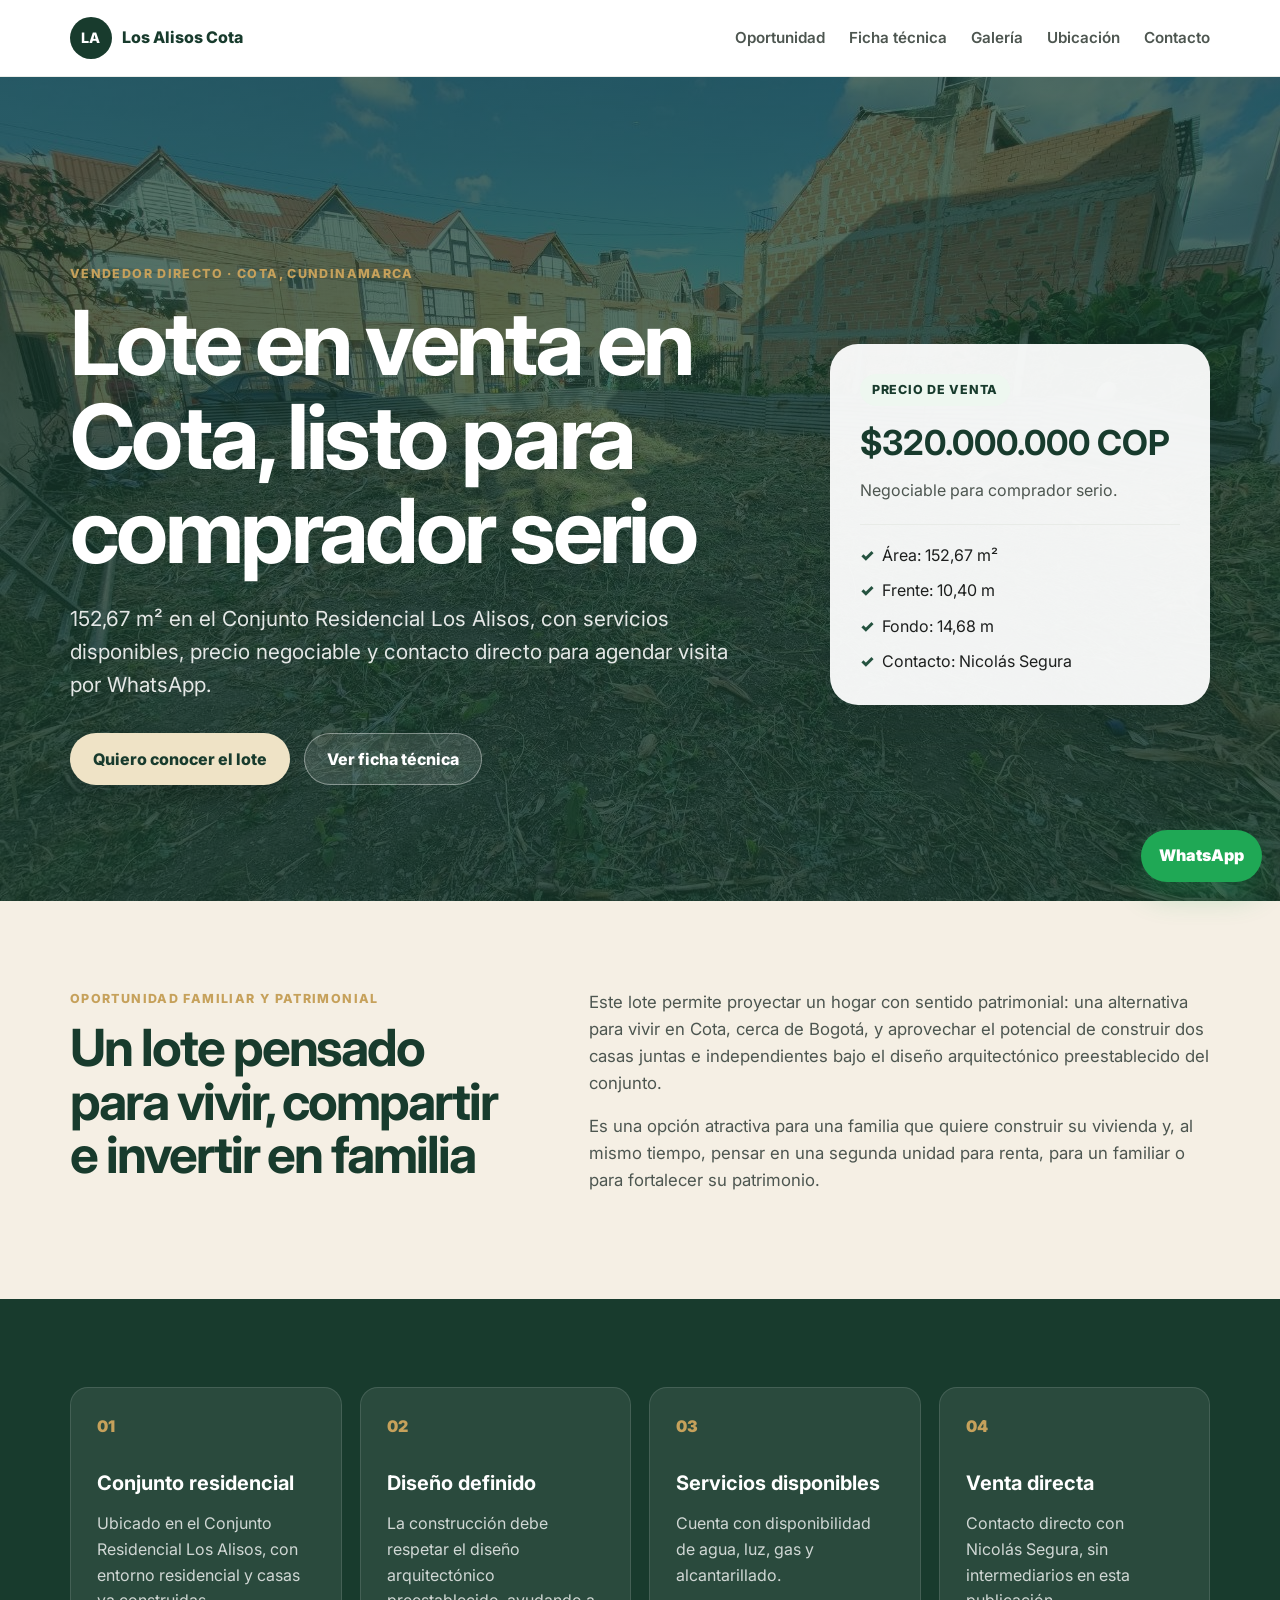
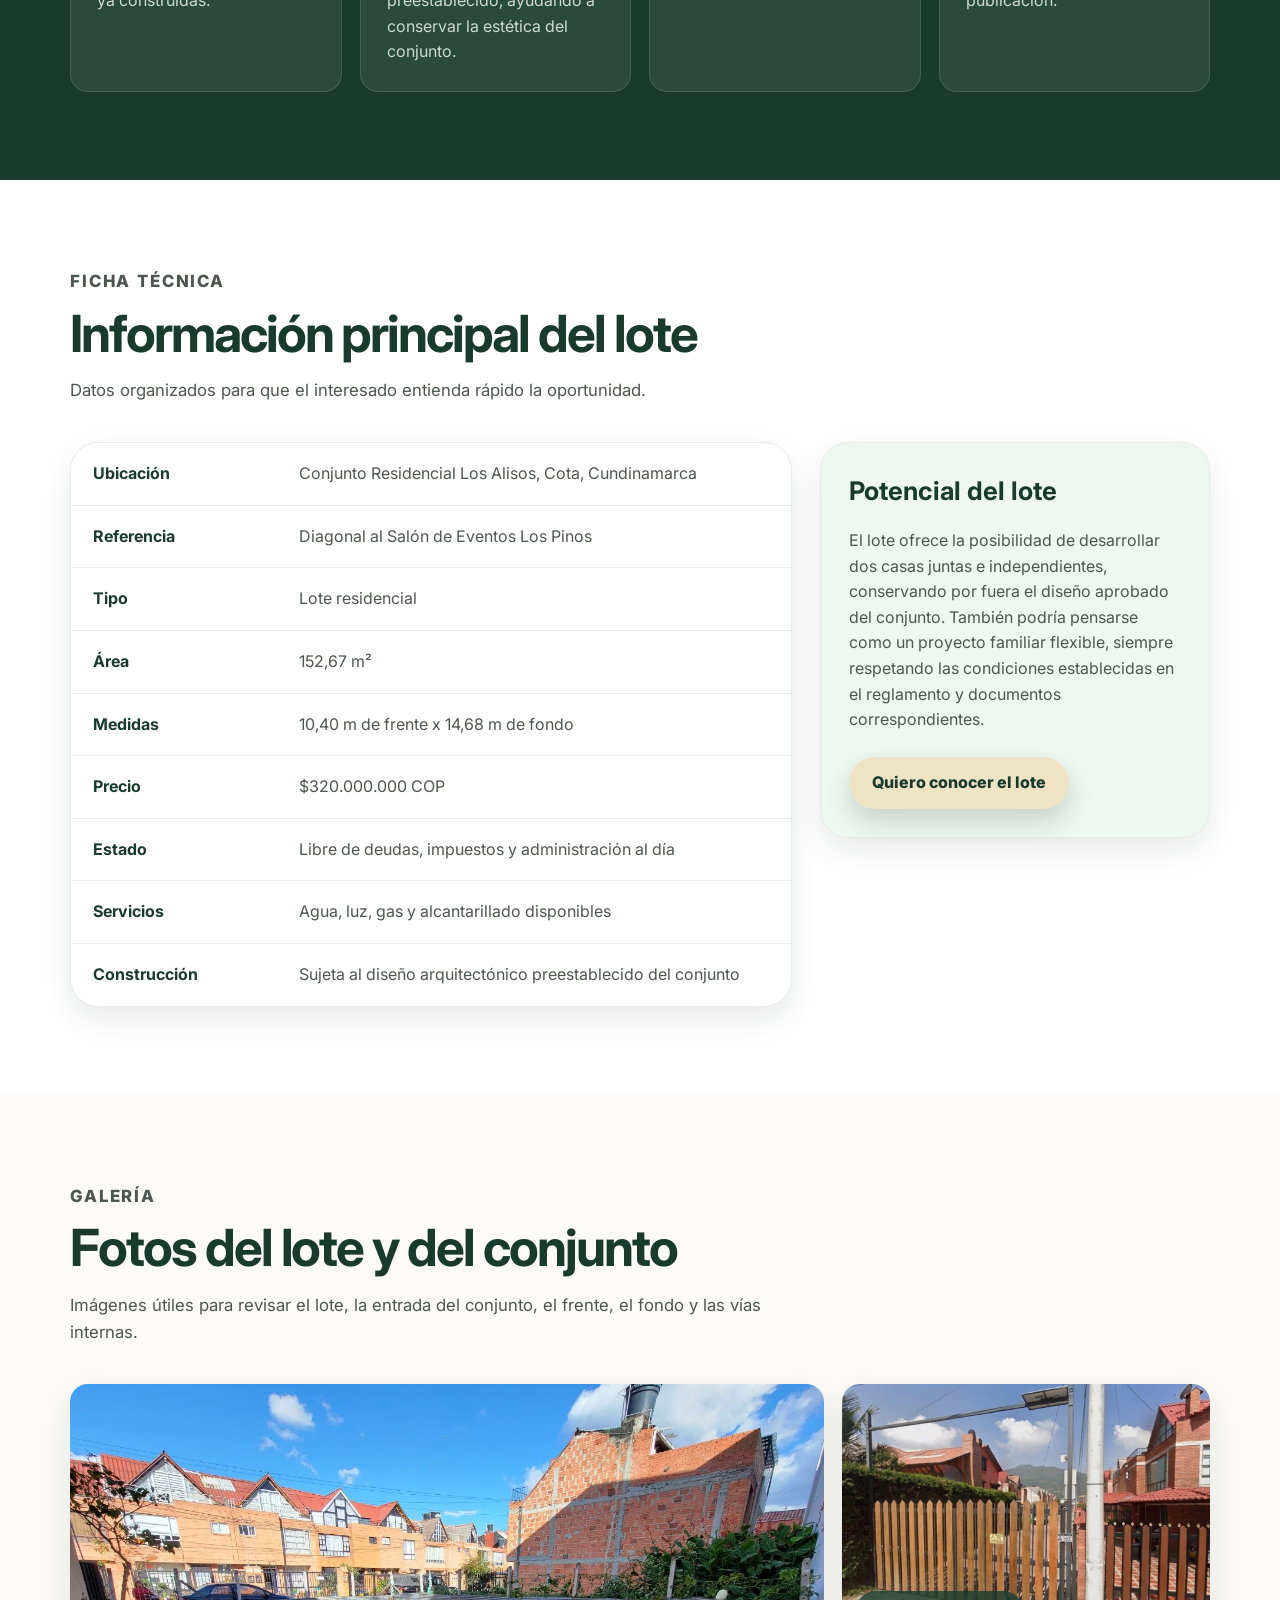
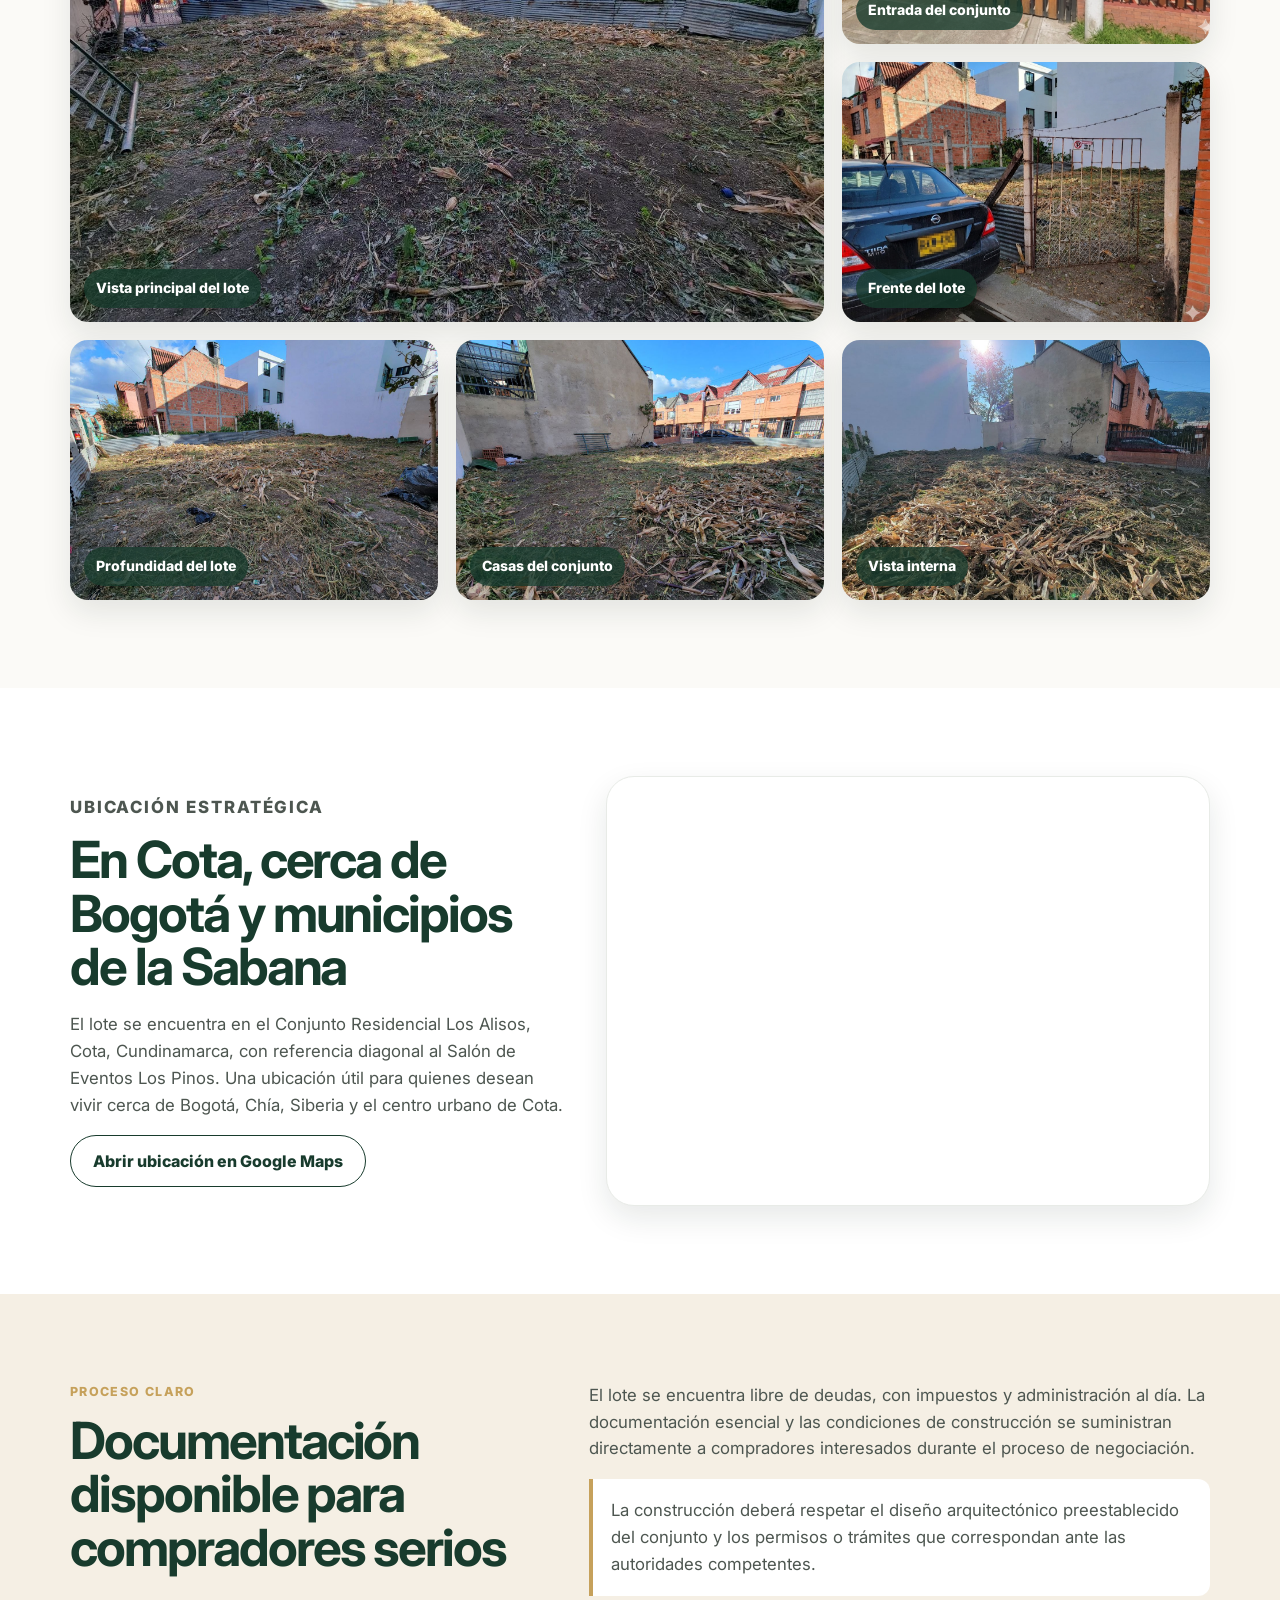
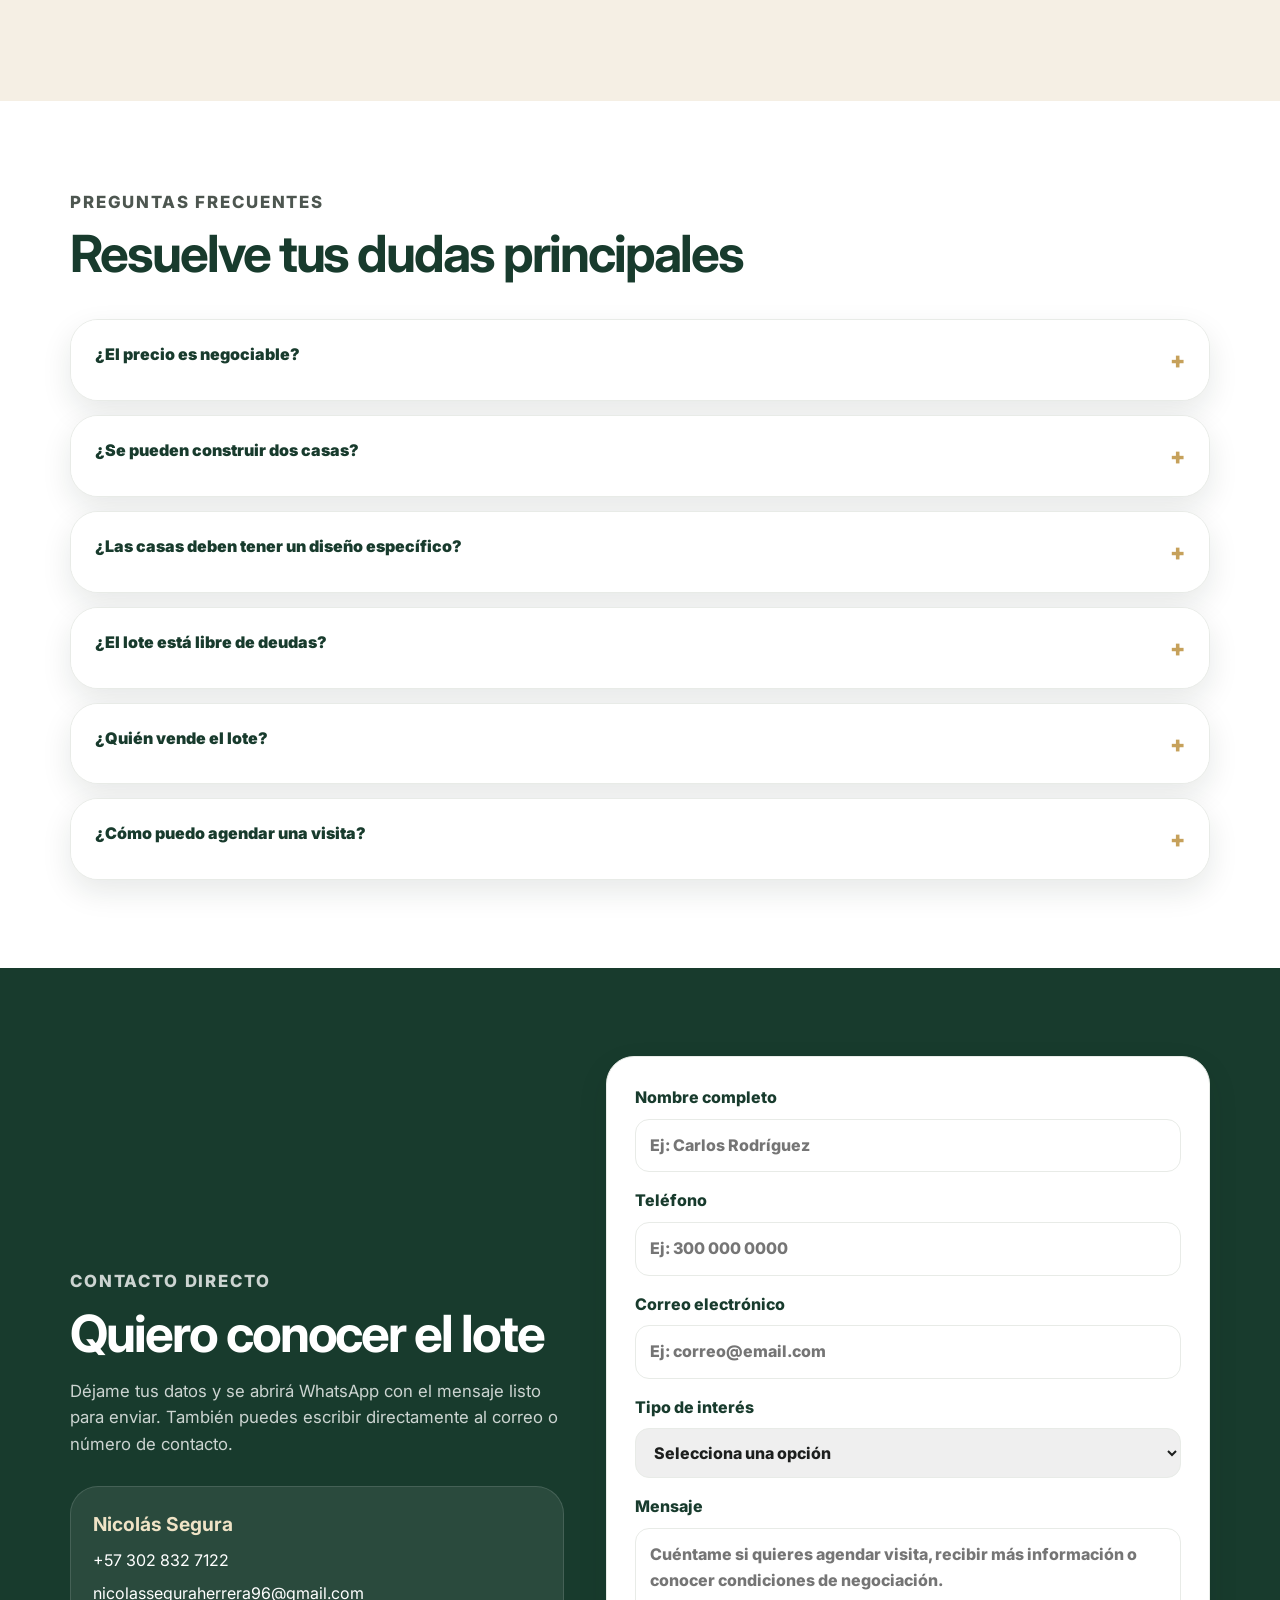
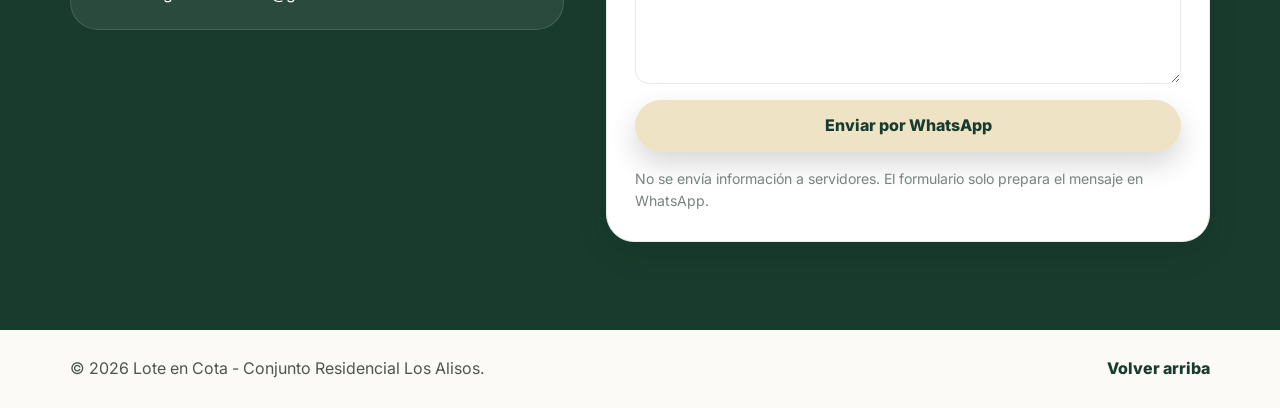
==== commit e182ff66: "D: se quito la pestana de difundir" ====
--- a/lote-cota-los-alisos/index.html
+++ b/lote-cota-los-alisos/index.html
@@ -116,7 +116,6 @@
         <li><a href="#detalle">Ficha técnica</a></li>
         <li><a href="#galeria">Galería</a></li>
         <li><a href="#ubicacion">Ubicación</a></li>
-        <li><a href="#difundir">Difundir</a></li>
         <li><a href="#contacto">Contacto</a></li>
       </ul>
     </nav>
@@ -293,34 +292,6 @@
             src="https://www.google.com/maps?q=Conjunto%20Residencial%20Los%20Alisos%20Cota%20Cundinamarca%20Salon%20de%20Eventos%20Los%20Pinos&output=embed"
             loading="lazy" referrerpolicy="no-referrer-when-downgrade">
           </iframe>
-        </div>
-      </div>
-    </section>
-
-    <section class="section section--share" id="difundir">
-      <div class="container share-layout">
-        <div>
-          <p class="eyebrow">Difusión rápida</p>
-          <h2>Comparte esta ficha con compradores, grupos e inmobiliarias</h2>
-          <p>
-            Usa los botones para enviar la página por WhatsApp, Facebook o copiar el enlace. El texto ya resume precio,
-            área, ubicación y contacto para que la publicación sea clara desde el primer mensaje.
-          </p>
-        </div>
-
-        <div class="share-card" aria-label="Opciones para compartir el lote">
-          <strong>Publicar ahora</strong>
-          <p>Lote en Cota, 152,67 m², Conjunto Residencial Los Alisos, $320.000.000 COP negociable.</p>
-          <div class="share-actions">
-            <a class="btn btn--primary" id="shareWhatsapp" href="#" target="_blank" rel="noopener noreferrer">
-              WhatsApp
-            </a>
-            <a class="btn btn--outline" id="shareFacebook" href="#" target="_blank" rel="noopener noreferrer">
-              Facebook
-            </a>
-            <button class="btn btn--outline" id="copyShareText" type="button">Copiar texto</button>
-          </div>
-          <p class="share-status" id="shareStatus" aria-live="polite"></p>
         </div>
       </div>
     </section>
@@ -464,4 +435,4 @@
   <script src="js/main.js"></script>
 </body>
 
-</html>
+</html>
